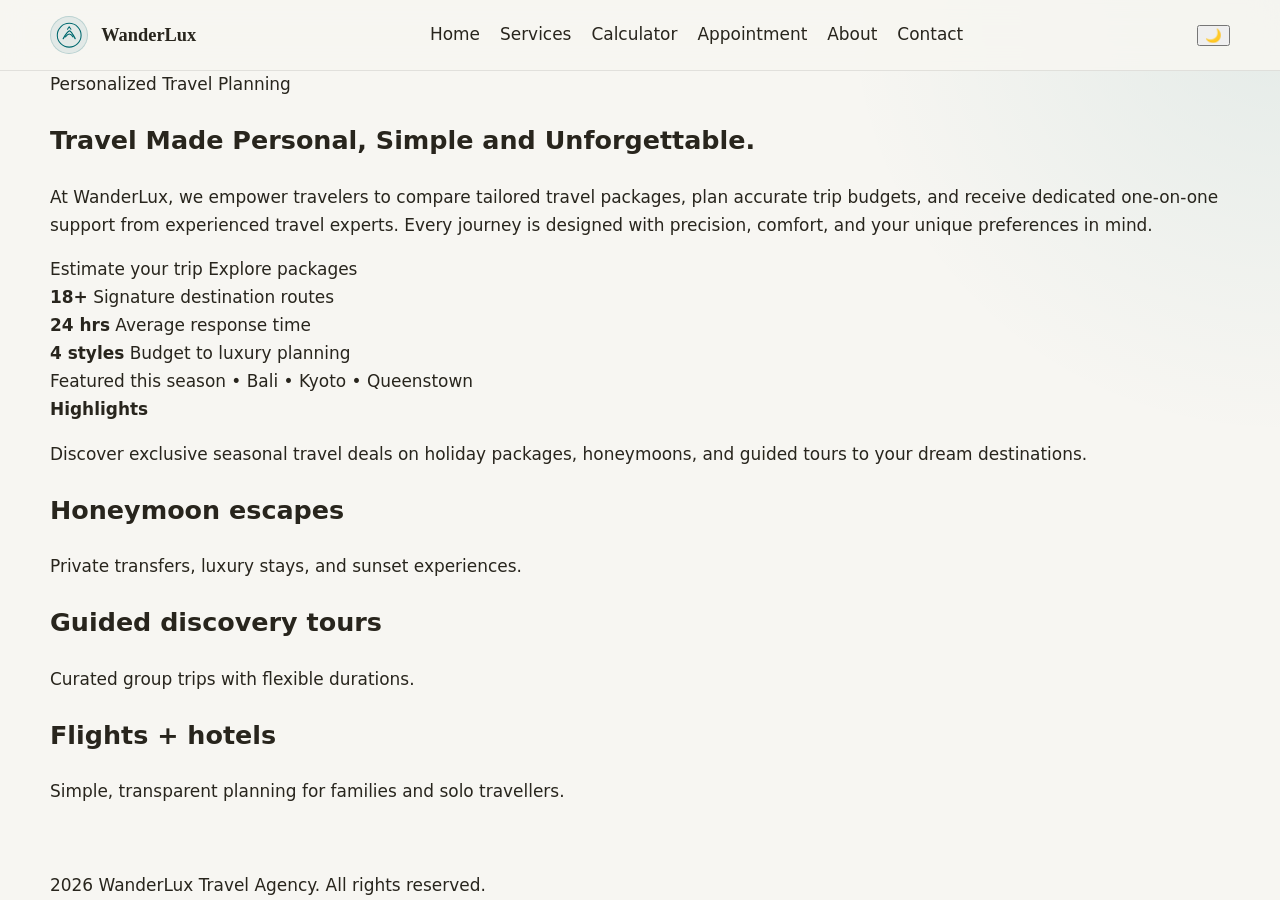
==== index.html @ 50f45f70 "Update index.html" ====
<!DOCTYPE html>
<html lang="en">

<head>
    <meta charset="UTF-8">
    <meta name="viewport" content="width=device-width, initial-scale=1.0">

    <title>WanderLux Travel Agency | Home</title>

    <meta name="description" content="WanderLux Travel Agency offers personalised travel planning, guided tours, custom packages, and trip cost estimates.">

    <link rel="stylesheet" href="styles.css">
</head>

<body>

    <!-- Skip Link -->
    <a class="skip-link" href="#main"></a>

    <!-- Header -->
    <header class="site-header">
        <div class="container nav">

            <!-- Brand -->
            <a class="brand" href="index.html">
                <svg class="brand-mark" viewBox="0 0 64 64" fill="none" xmlns="http://www.w3.org/2000/svg" aria-hidden="true">
                    <circle cx="32" cy="32" r="28" stroke="currentColor" stroke-width="2.5" />
                    <path d="M18 40C25 28 30 22 33 22C36 22 39 27 46 40" stroke="currentColor" stroke-width="3" stroke-linecap="round" />
                    <path d="M23 36C27 31 30 29 32 29C34 29 38 31 41 36" stroke="currentColor" stroke-width="2.5" stroke-linecap="round" />
                    <path d="M28 18L32 12L36 18" stroke="currentColor" stroke-width="2.5" stroke-linecap="round" stroke-linejoin="round" />
                </svg>
                <span>WanderLux</span>
            </a>
              <button class="hamburger" id="hamburger">
                  ☰
              </button>

            <!-- Navigation -->
            <nav aria-label="Primary navigation">
                <div class="nav-links" id="main-nav" data-menu>
                    <a href="index.html">Home</a>
                    <a href="services.html">Services</a>
                    <a href="calculator.html">Calculator</a>
                    <a href="appointment.html">Appointment</a>
                    <a href="about.html">About</a>
                    <a href="contact.html">Contact</a>
                </div>
            </nav>

            <!-- Theme Toggle -->
            <div class="nav-actions">
                <button class="btn btn-secondary theme-toggle"
                        data-theme-toggle
                        aria-label="Switch to dark mode">
                    🌙
                </button>
            </div>

        </div>
    </header>

    <!-- Main Content -->
    <main id="main">

        <!-- Hero Section -->
        <section class="hero">
            <div class="container grid hero-grid">

                <div class="fade">
                    <span class="eyebrow">Personalized Travel Planning</span>

                    <h2>Travel Made Personal, Simple and Unforgettable.</h2>

                    <p class="muted">
                        At WanderLux, we empower travelers to compare tailored travel packages, plan accurate trip budgets, and receive dedicated one-on-one support from experienced travel experts. Every journey is designed with precision, comfort, and your unique preferences in mind.
                    </p>

                    <div class="hero-actions">
                        <a class="btn btn-primary" href="calculator.html">Estimate your trip</a>
                        <a class="btn btn-secondary" href="services.html">Explore packages</a>
                    </div>

                    <div class="hero-metrics">
                        <article class="metric">
                            <strong>18+</strong>
                            <span>Signature destination routes</span>
                        </article>

                        <article class="metric">
                            <strong>24 hrs</strong>
                            <span>Average response time</span>
                        </article>

                        <article class="metric">
                            <strong>4 styles</strong>
                            <span>Budget to luxury planning</span>
                        </article>
                    </div>
                </div>

                <!-- Banner -->
                <aside class="banner fade" aria-label="Featured destinations banner">
                    <div class="banner-badge" data-banner>
                        Featured this season • Bali • Kyoto • Queenstown
                    </div>

                    <div class="banner-note">
                        <strong>Highlights</strong>
                        <p>Discover exclusive seasonal travel deals on holiday packages, honeymoons, and guided tours to your dream destinations.</p>
                    </div>
                </aside>

            </div>
        </section>

        <!-- Packages Section -->
        <section class="section">
            <div class="container grid packages">

                <article class="card fade">
                    <h2>Honeymoon escapes</h2>
                    <p class="muted">Private transfers, luxury stays, and sunset experiences.</p>
                </article>

                <article class="card fade">
                    <h2>Guided discovery tours</h2>
                    <p class="muted">Curated group trips with flexible durations.</p>
                </article>

                <article class="card fade">
                    <h2>Flights + hotels</h2>
                    <p class="muted">Simple, transparent planning for families and solo travellers.</p>
                </article>

            </div>
        </section>

    </main>

    <!-- Footer -->
    <footer class="footer">
        <div class="container">
            2026 WanderLux Travel Agency. All rights reserved.
        </div>
    </footer>

    <script src="script.js"></script>
    <script>
  const hamburger = document.getElementById("hamburger");
  const nav = document.getElementById("nav");

  hamburger.addEventListener("click", () => {
    nav.classList.toggle("active");
  });
</script>

</body>

</html>
---- styles.css ----
:root {
  /* =========================
  Colors
  ========================= */
  --bg: #f7f6f2;
  --surface: #f9f8f5;
  --surface2: #fbfbf9;
  --surface3: #f3f0ec;

  --text: #28251d;
  --muted: #6f6d68;
  --faint: #9a9893;

  --primary: #01696f;
  --primary2: #0c4e54;
  --primary3: #0f3638;
  --primarySoft: #cedcd8;

  --success: #437a22;
  --error: #a12c7b;

  --border: #d4d1ca;

  /* =========================
  Shadows
  ========================= */
  --shadow-sm: 0 1px 2px rgba(0, 0, 0, 0.06);
  --shadow-md: 0 10px 28px rgba(0, 0, 0, 0.09);
  --shadow-lg: 0 20px 48px rgba(0, 0, 0, 0.14);

  /* =========================
  Radius
  ========================= */
  --radius-sm: .375rem;
  --radius-md: .5rem;
  --radius-lg: .75rem;
  --radius-xl: 1rem;
  --radius-2xl: 1.5rem;
  --radius-full: 9999px;

  /* =========================
  Layout
  ========================= */
  --max: 1180px;

  /* =========================
  Fonts
  ========================= */
  --font-display: Georgia, serif;
  --font-body: 'Segoe UI', system-ui, sans-serif;
}

/* =========================
Base Reset
========================= */
* {
  box-sizing: border-box;
}

html {
  scroll-behavior: smooth;
  scroll-padding-top: 5.5rem;
}

/* --- Changed body: flex layout so footer stays at bottom on all screens --- */
body {
  margin: 0;
  min-height: 100dvh;

  display: flex;
  flex-direction: column;

  font-family: var(--font-body);
  font-size: clamp(1rem, .95rem + .25vw, 1.06rem);
  line-height: 1.65;

  color: var(--text);
  background:
    radial-gradient(circle at top right, rgba(1, 105, 111, .08), transparent 28%),
    var(--bg);

  -webkit-font-smoothing: antialiased;
}

/* --- Make main grow so footer is pushed down --- */
main {
  flex: 1;
}

/* =========================
Dark Theme
========================= */
body[data-theme='dark'] {
  --bg: #171614;
  --surface: #1c1b19;
  --surface2: #201f1d;
  --surface3: #22211f;

  --text: #e4e2de;
  --muted: #aba8a1;
  --faint: #7c7973;

  --primary: #4f98a3;
  --primary2: #68b4bf;
  --primary3: #1a626b;
  --primarySoft: #313b3b;

  --border: #393836;

  --shadow-sm: 0 1px 2px rgba(0, 0, 0, 0.2);
  --shadow-md: 0 10px 28px rgba(0, 0, 0, 0.28);
  --shadow-lg: 0 20px 48px rgba(0, 0, 0, 0.35);
}

/* =========================
Global Elements
========================= */
img {
  max-width: 100%;
  display: block;
}

a {
  color: inherit;
  text-decoration: none;
}

a:hover {
  text-decoration: underline;
}

/* =========================
Layout Helpers
========================= */
.container {
  width: min(calc(100% - 2rem), var(--max));
  margin: auto;
}

/* =========================
Accessibility
========================= */
.skip-link {
  position: absolute;
  left: 1rem;
  top: -3rem;

  background: var(--primary);
  color: #fff;

  padding: .75rem 1rem;
  border-radius: var(--radius-md);
  z-index: 999;
}

.skip-link:focus {
  top: 1rem;
}

/* =========================
Header / Navigation
========================= */
.site-header {
  position: sticky;
  top: 0;
  z-index: 20;

  backdrop-filter: blur(14px);
  background: color-mix(in oklab, var(--bg) 86%, transparent);

  border-bottom: 1px solid color-mix(in oklab, var(--text) 10%, transparent);
  overflow:visible;
}

.nav {
  display: flex;
  align-items: center;
  justify-content: space-between;
  gap: 1rem;

  padding: 1rem 0;
  position: relative;
}
.nav-links {
  display: flex;
  gap: 1.25rem;   
  align-items: center;
  justify-content: center;
  flex-wrap: wrap;
}
.brand {
  display: flex;
  align-items: center;
  gap: .8rem;

  font-family: var(--font-display);
  font-size: 1.15rem;
  font-weight: 700;
}

.brand-mark {
  width: 2.4rem;
  height: 2.4rem;

  border-radius: 50%;
  padding: .35rem;

  color: var(--primary);
  background: color-mix(in oklab, var(--primary) 10%, var(--surface));

  box-shadow: inset 0 0 0 1px color-mix(in oklab, var(--primary) 18%, transparent);
}

/* Navigation */
.nav-actions {
  display: flex;
  align-items: center;
  gap: .65rem;
}
/* Hamburger hidden on desktop */
.hamburger {
  display: none;
  font-size: 28px;
  background: none;
  border: none;
  cursor: pointer;
}

/* MOBILE VIEW */
@media (max-width: 768px) {
  .hamburger {
    display: block;
  }

/* =========================
Buttons
========================= */
.btn {
  display: inline-flex;
  align-items: center;
  justify-content: center;

  min-height: 44px;
  padding: .9rem 1.2rem;

  border-radius: 9999px;
  font-weight: 700;

  border: 1px solid transparent;
  transition: transform .18s ease, background .18s ease, box-shadow .18s ease;
}

.btn:hover {
  transform: translateY(-1px);
  text-decoration: none;
}

.btn-primary {
  background: var(--primary);
  color: #fff;
  box-shadow: var(--shadow-sm);
}

.btn-primary:hover {
  background: var(--primary2);
  box-shadow: var(--shadow-md);
}

.btn-secondary {
  background: var(--surface);
  color: var(--text);
  border-color: color-mix(in oklab, var(--text) 10%, transparent);
  box-shadow: var(--shadow-sm);
}

.btn-secondary:hover {
  background: var(--surface3);
}

/* =========================
Typography Components
========================= */
.eyebrow {
  display: inline-flex;
  align-items: center;

  padding: .35rem .75rem;

  border-radius: 9999px;

  background: color-mix(in oklab, var(--primary) 10%, var(--surface));
  color: var(--primary);

  font-size: .78rem;
  font-weight: 800;
  letter-spacing: .11em;
  text-transform: uppercase;
}

.muted {
  color: var(--muted);
}

/* =========================
Sections
========================= */
.hero,
.section {
  padding: clamp(3rem, 6vw, 5rem) 0;
}

/* =========================
Grids
========================= */
.hero-grid,
.split {
  display: grid;
  gap: 1.5rem;
}

.hero-grid {
  grid-template-columns: 1.1fr .9fr;
  align-items: center;
}

.split {
  grid-template-columns: repeat(2, minmax(0, 1fr));
}

/* =========================
Cards / Panels
========================= */
.card,
.panel {
  background: var(--surface);
  border: 1px solid color-mix(in oklab, var(--text) 9%, transparent);

  border-radius: var(--radius-2xl);
  padding: clamp(1.15rem, 2vw, 1.5rem);

  box-shadow: var(--shadow-sm);
}

.card h2,
.panel h1 {
  font-family: var(--font-display);
}

/* =========================
Hero
========================= */
.hero h1 {
  font-size: clamp(3rem, 1rem + 7vw, 5.8rem);
  max-width: 11ch;
  margin: .9rem 0 .75rem;
}

.hero p {
  font-size: clamp(1.05rem, .95rem + .5vw, 1.25rem);
  max-width: 56ch;
}

/* =========================
Metrics
========================= */
.metric {
  min-width: 10.5rem;
  padding: 1rem;

  border-radius: var(--radius-lg);
  background: var(--surface);
  border: 1px solid color-mix(in oklab, var(--text) 9%, transparent);
}

/* =========================
Forms
========================= */
.field {
  display: grid;
  gap: .45rem;
}

.field-grid {
  display: grid;
  grid-template-columns: repeat(2, minmax(0, 1fr));
  gap: 1rem;
}

.field input,
.field select,
.field textarea {
  width: 100%;
  min-height: 48px;

  padding: .85rem 1rem;

  border-radius: 12px;
  border: 1px solid var(--border);

  background: var(--surface2);
  color: inherit;
}

.error-message {
  min-height: 1rem;
  color: var(--error);
  font-size: .85rem;
}

/* =========================
Results
========================= */
.result {
  margin-top: 1rem;
  padding: 1rem;

  border-radius: 14px;

  background: color-mix(in oklab, var(--primary) 9%, var(--surface));
  border: 1px solid color-mix(in oklab, var(--primary) 18%, transparent);
}

/* =========================
Map Placeholder
========================= */
.map-card {
  min-height: 20rem;

  border-radius: var(--radius-2xl);

  background:
    linear-gradient(120deg, color-mix(in oklab, var(--primary) 18%, transparent), transparent),
    repeating-linear-gradient(45deg,
      color-mix(in oklab, var(--text) 5%, transparent),
      color-mix(in oklab, var(--text) 5%, transparent) 1px,
      transparent 1px,
      transparent 20px),
    var(--surface3);
}

/* =========================
Footer
========================= */
/* Footer sticks at bottom on all screens, same style */
.footer {
  padding: 1.5rem 0;
  border-top: 1px solid color-mix(in oklab, var(--text) 8%, transparent);
  color: var(--muted);
  margin-top: auto;
}

/* =========================
Animations
========================= */
.fade {
  opacity: 0;
  transform: translateY(14px);
  transition: opacity .7s ease, transform .7s ease;
}

.fade.in {
  opacity: 1;
  transform: none;
}

/* =========================
Responsive
========================= */
@media (max-width: 960px) {
  .hero-grid,
  .split {
    grid-template-columns: 1fr;
  }

  .field-grid {
    grid-template-columns: 1fr;
  }
}

@media (max-width: 640px) {
  .container {
    width: min(calc(100% - 1.2rem), var(--max));
  }
}

/* =========================
Reduced Motion
========================= */
@media (prefers-reduced-motion: reduce) {
  *,
  *::before,
  *::after {
    animation: none !important;
    transition: none !important;
    scroll-behavior: auto !important;
  }
}
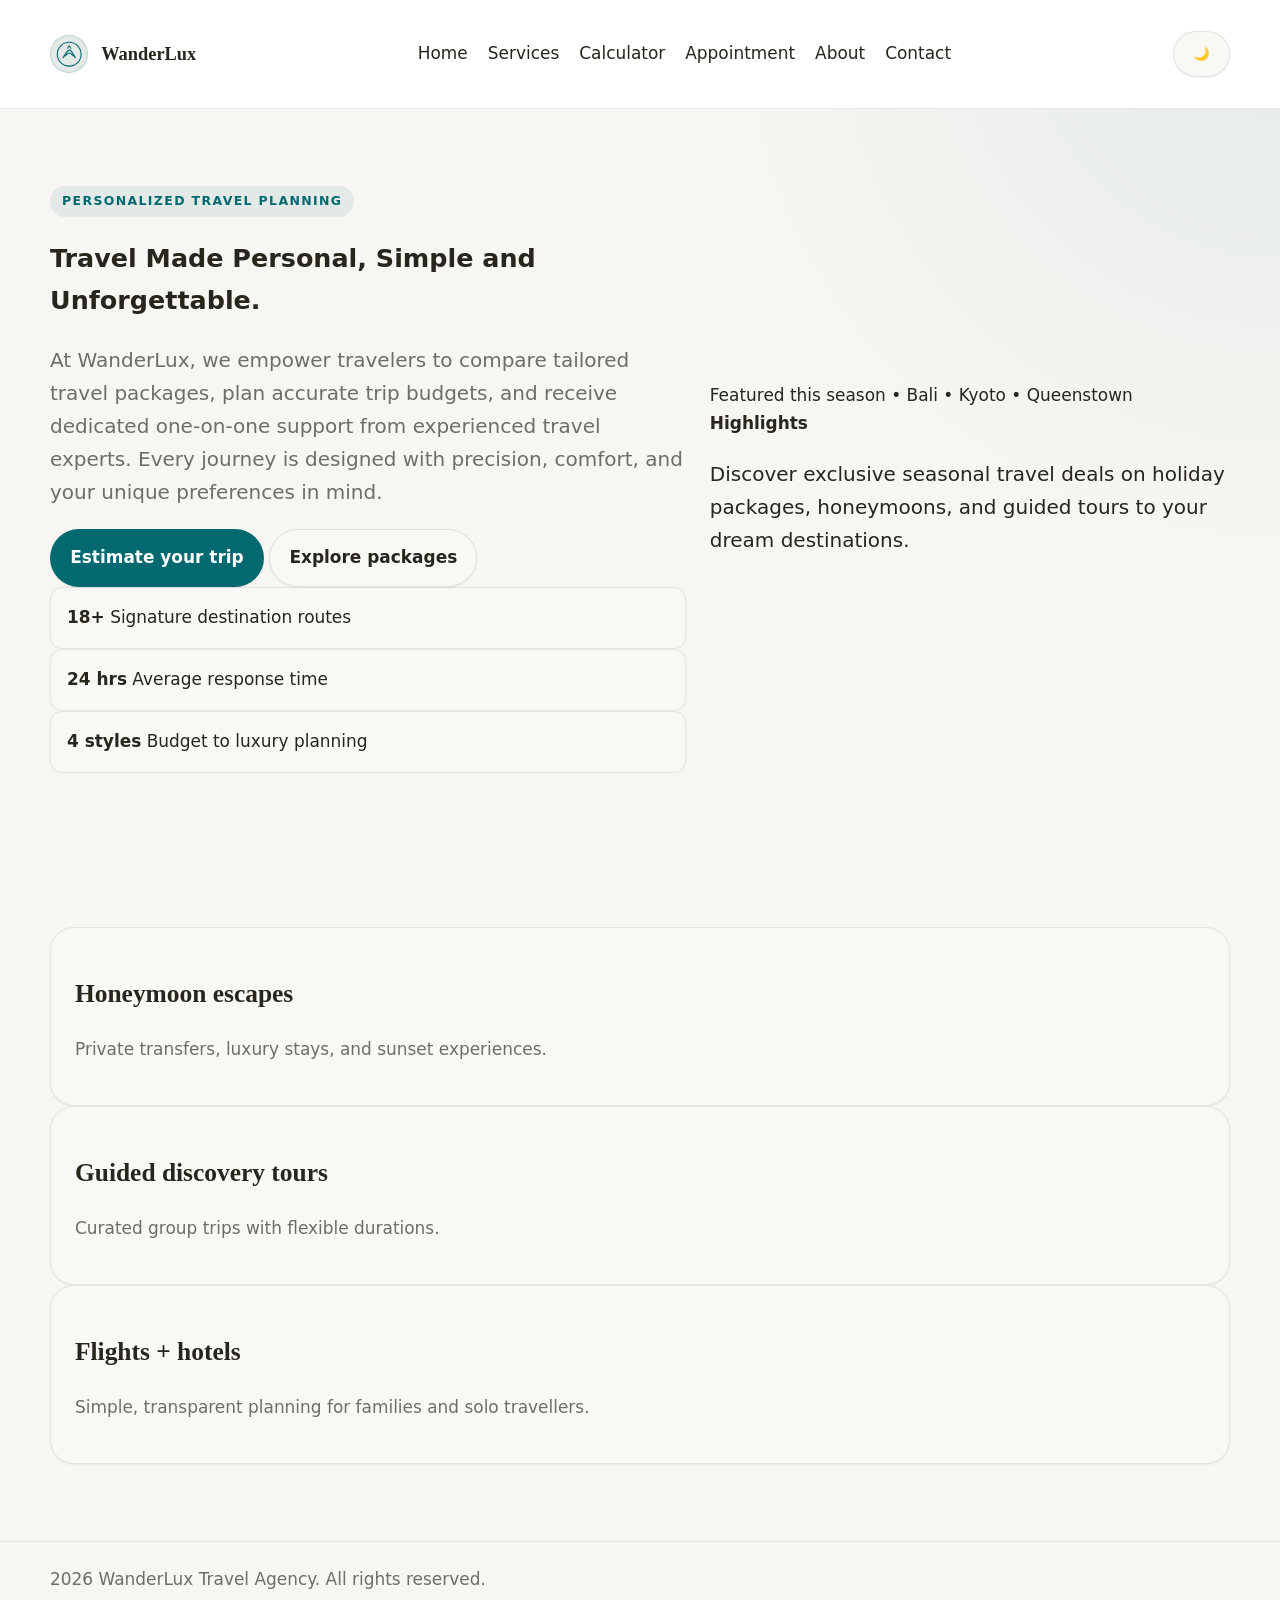
==== commit 01d04c8c: "Update index.html" ====
--- a/index.html
+++ b/index.html
@@ -31,10 +31,6 @@
                 </svg>
                 <span>WanderLux</span>
             </a>
-              <button class="hamburger" id="hamburger">
-                  ☰
-              </button>
-
             <!-- Navigation -->
             <nav aria-label="Primary navigation">
                 <div class="nav-links" id="main-nav" data-menu>
@@ -145,14 +141,7 @@
     </footer>
 
     <script src="script.js"></script>
-    <script>
-  const hamburger = document.getElementById("hamburger");
-  const nav = document.getElementById("nav");
 
-  hamburger.addEventListener("click", () => {
-    nav.classList.toggle("active");
-  });
-</script>
 
 </body>
 
--- a/styles.css
+++ b/styles.css
@@ -217,20 +217,6 @@
   align-items: center;
   gap: .65rem;
 }
-/* Hamburger hidden on desktop */
-.hamburger {
-  display: none;
-  font-size: 28px;
-  background: none;
-  border: none;
-  cursor: pointer;
-}
-
-/* MOBILE VIEW */
-@media (max-width: 768px) {
-  .hamburger {
-    display: block;
-  }
 
 /* =========================
 Buttons
@@ -495,3 +481,11 @@
     scroll-behavior: auto !important;
   }
 }
+.site-header {
+  display: flex;
+  justify-content: space-between;
+  align-items: center;
+  padding: 15px 20px;
+  background: #fff;
+  position: relative;
+}
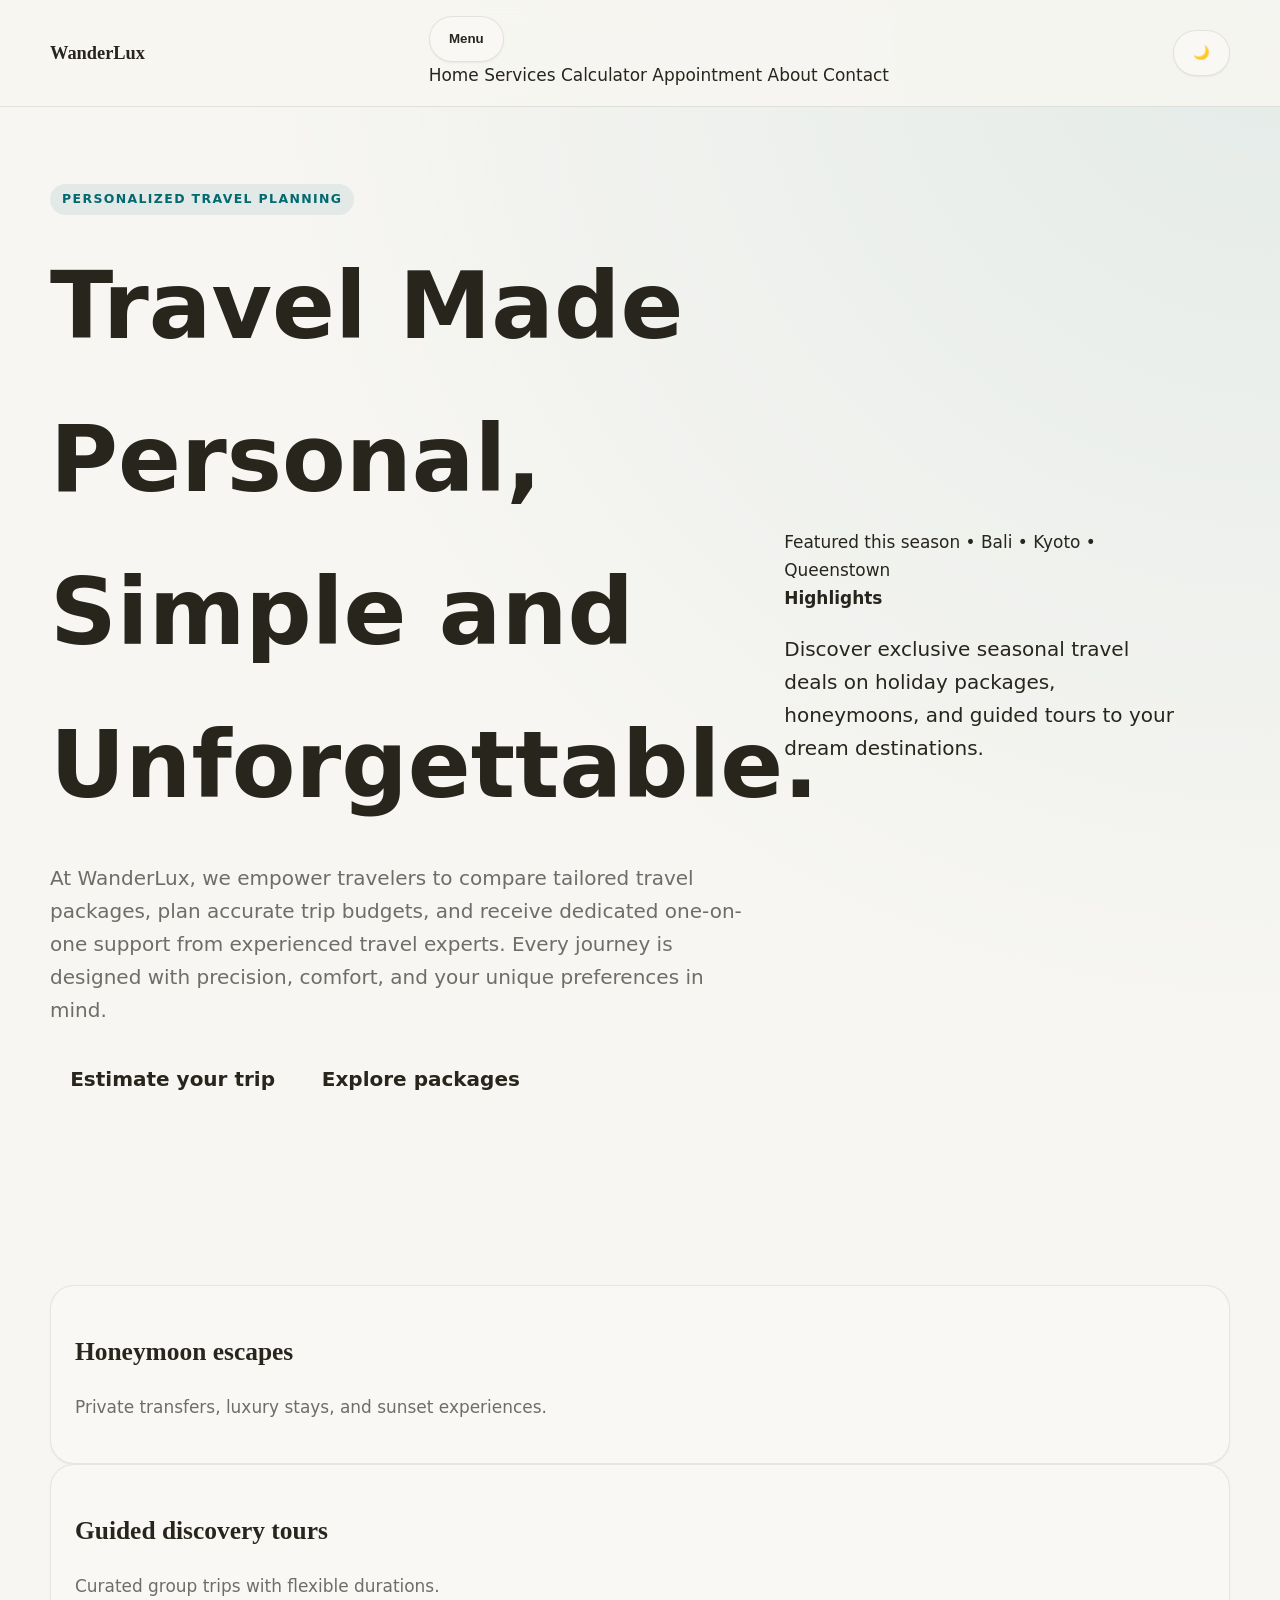
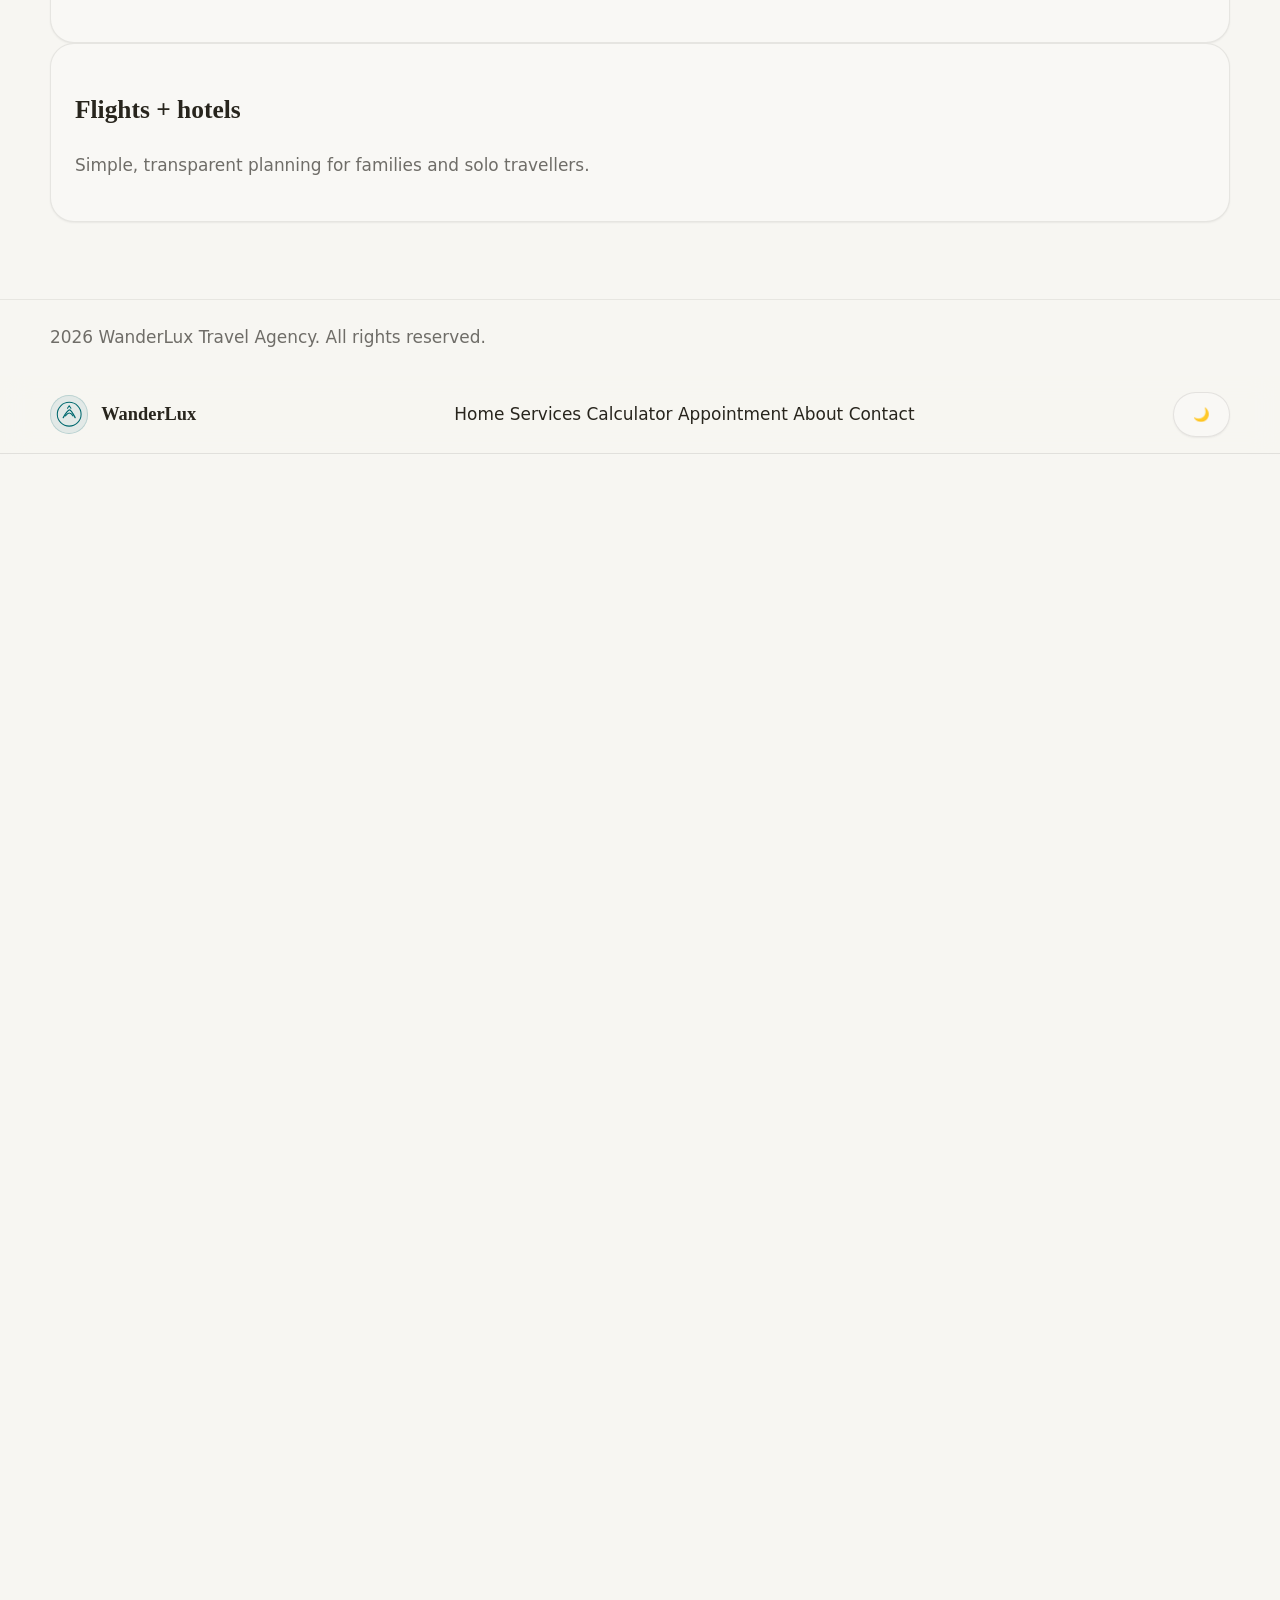
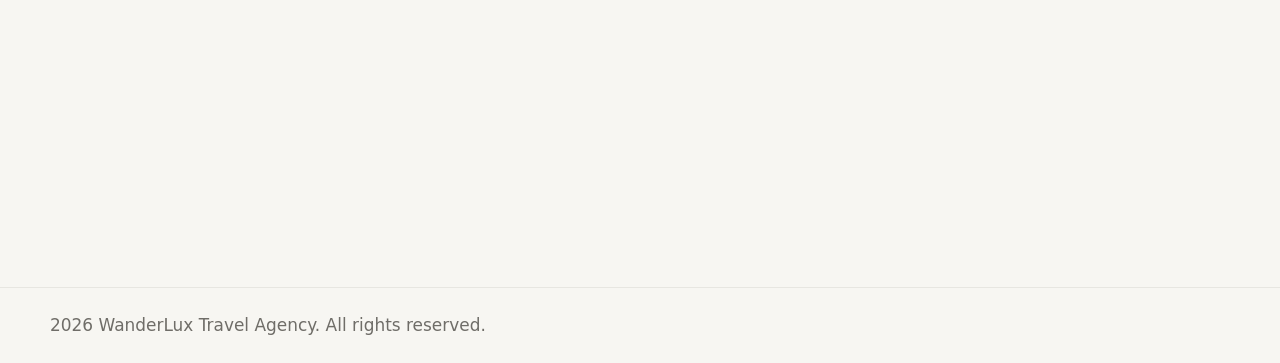
==== commit daf9c4c4: "Update index.html" ====
--- a/index.html
+++ b/index.html
@@ -1,4 +1,140 @@
 <!DOCTYPE html>
+<html lang="en">
+<head>
+    <meta charset="UTF-8">
+    <meta name="viewport" content="width=device-width, initial-scale=1.0">
+    <title>WanderLux Travel Agency | Index</title>
+    <meta name="description" content="WanderLux Travel Agency offers personalised travel planning, guided tours, custom packages, and trip cost estimates.">
+    
+    <link rel="stylesheet" href="styles.css">
+</head>
+
+<body>
+
+    <!-- Header -->
+    <header class="site-header">
+        <div class="container nav">
+
+            <a class="brand" href="index.html">WanderLux</a>
+
+            <nav aria-label="Primary">
+                <button 
+                    class="btn btn-secondary nav-toggle" 
+                    data-menu-toggle 
+                    aria-expanded="false" 
+                    aria-controls="main-nav">
+                    Menu
+                </button>
+
+                <div class="nav-links" id="main-nav" data-menu>
+                    <a href="index.html">Home</a>
+                    <a href="services.html">Services</a>
+                    <a href="calculator.html">Calculator</a>
+                    <a href="appointment.html">Appointment</a>
+                    <a href="about.html">About</a>
+                    <a href="contact.html">Contact</a>
+                </div>
+            </nav>
+
+            <button 
+                class="btn btn-secondary theme-toggle" 
+                data-theme-toggle 
+                aria-label="Switch to dark mode">
+                🌙
+            </button>
+
+        </div>
+    </header>
+
+
+    <!-- Main Content -->
+    <main>
+
+        <!-- Hero Section -->
+        <section class="hero">
+            <div class="container grid hero-grid">
+
+                <!-- Hero Text -->
+                <div class="fade">
+                    <span class="eyebrow">Personalized Travel Planning</span>
+
+                    <h1>
+                        Travel Made Personal, Simple and Unforgettable.
+                    </h1>
+
+                    <p class="muted">
+                        At WanderLux, we empower travelers to compare tailored travel packages, plan accurate trip budgets, and receive dedicated one-on-one support from experienced travel experts. Every journey is designed with precision, comfort, and your unique preferences in mind.
+                    </p>
+
+                    <p>
+                        <a class="btn" href="calculator.html">Estimate your trip</a>
+                        <a class="btn secondary" href="services.html">Explore packages</a>
+                    </p>
+                </div>
+
+                <!-- Banner -->
+                <aside class="banner fade" aria-label="Featured destinations banner">
+
+                    <div class="banner-badge" data-banner>
+                        Featured this season • Bali • Kyoto • Queenstown
+                    </div>
+
+                    <div class="banner-note">
+                        <strong>Highlights</strong>
+                        <p>
+                            Discover exclusive seasonal travel deals on holiday packages, honeymoons, and guided tours to your dream destinations.
+                        </p>
+                    </div>
+
+                </aside>
+
+            </div>
+        </section>
+
+
+        <!-- Packages Section -->
+        <section class="section">
+            <div class="container grid packages">
+
+                <article class="card fade">
+                    <h2>Honeymoon escapes</h2>
+                    <p class="muted">
+                        Private transfers, luxury stays, and sunset experiences.
+                    </p>
+                </article>
+
+                <article class="card fade">
+                    <h2>Guided discovery tours</h2>
+                    <p class="muted">
+                        Curated group trips with flexible durations.
+                    </p>
+                </article>
+
+                <article class="card fade">
+                    <h2>Flights + hotels</h2>
+                    <p class="muted">
+                        Simple, transparent planning for families and solo travellers.
+                    </p>
+                </article>
+
+            </div>
+        </section>
+
+    </main>
+
+
+    <!-- Footer -->
+    <footer class="footer">
+        <div class="container">
+            2026 WanderLux Travel Agency. All rights reserved.
+        </div>
+    </footer>
+
+
+    <script src="script.js"></script>
+
+</body>
+</html><!DOCTYPE html>
 <html lang="en">
 
 <head>
--- a/styles.css
+++ b/styles.css
@@ -169,25 +169,18 @@
   background: color-mix(in oklab, var(--bg) 86%, transparent);
 
   border-bottom: 1px solid color-mix(in oklab, var(--text) 10%, transparent);
-  overflow:visible;
 }
 
 .nav {
   display: flex;
   align-items: center;
   justify-content: space-between;
-  gap: 1rem;
+  gap: 1.5rem;
 
   padding: 1rem 0;
   position: relative;
 }
-.nav-links {
-  display: flex;
-  gap: 1.25rem;   
-  align-items: center;
-  justify-content: center;
-  flex-wrap: wrap;
-}
+
 .brand {
   display: flex;
   align-items: center;
@@ -211,7 +204,6 @@
   box-shadow: inset 0 0 0 1px color-mix(in oklab, var(--primary) 18%, transparent);
 }
 
-/* Navigation */
 .nav-actions {
   display: flex;
   align-items: center;
@@ -481,11 +473,3 @@
     scroll-behavior: auto !important;
   }
 }
-.site-header {
-  display: flex;
-  justify-content: space-between;
-  align-items: center;
-  padding: 15px 20px;
-  background: #fff;
-  position: relative;
-}
--- a/styles.css
+++ b/styles.css
@@ -169,25 +169,18 @@
   background: color-mix(in oklab, var(--bg) 86%, transparent);
 
   border-bottom: 1px solid color-mix(in oklab, var(--text) 10%, transparent);
-  overflow:visible;
 }
 
 .nav {
   display: flex;
   align-items: center;
   justify-content: space-between;
-  gap: 1rem;
+  gap: 1.5rem;
 
   padding: 1rem 0;
   position: relative;
 }
-.nav-links {
-  display: flex;
-  gap: 1.25rem;   
-  align-items: center;
-  justify-content: center;
-  flex-wrap: wrap;
-}
+
 .brand {
   display: flex;
   align-items: center;
@@ -211,7 +204,6 @@
   box-shadow: inset 0 0 0 1px color-mix(in oklab, var(--primary) 18%, transparent);
 }
 
-/* Navigation */
 .nav-actions {
   display: flex;
   align-items: center;
@@ -481,11 +473,3 @@
     scroll-behavior: auto !important;
   }
 }
-.site-header {
-  display: flex;
-  justify-content: space-between;
-  align-items: center;
-  padding: 15px 20px;
-  background: #fff;
-  position: relative;
-}
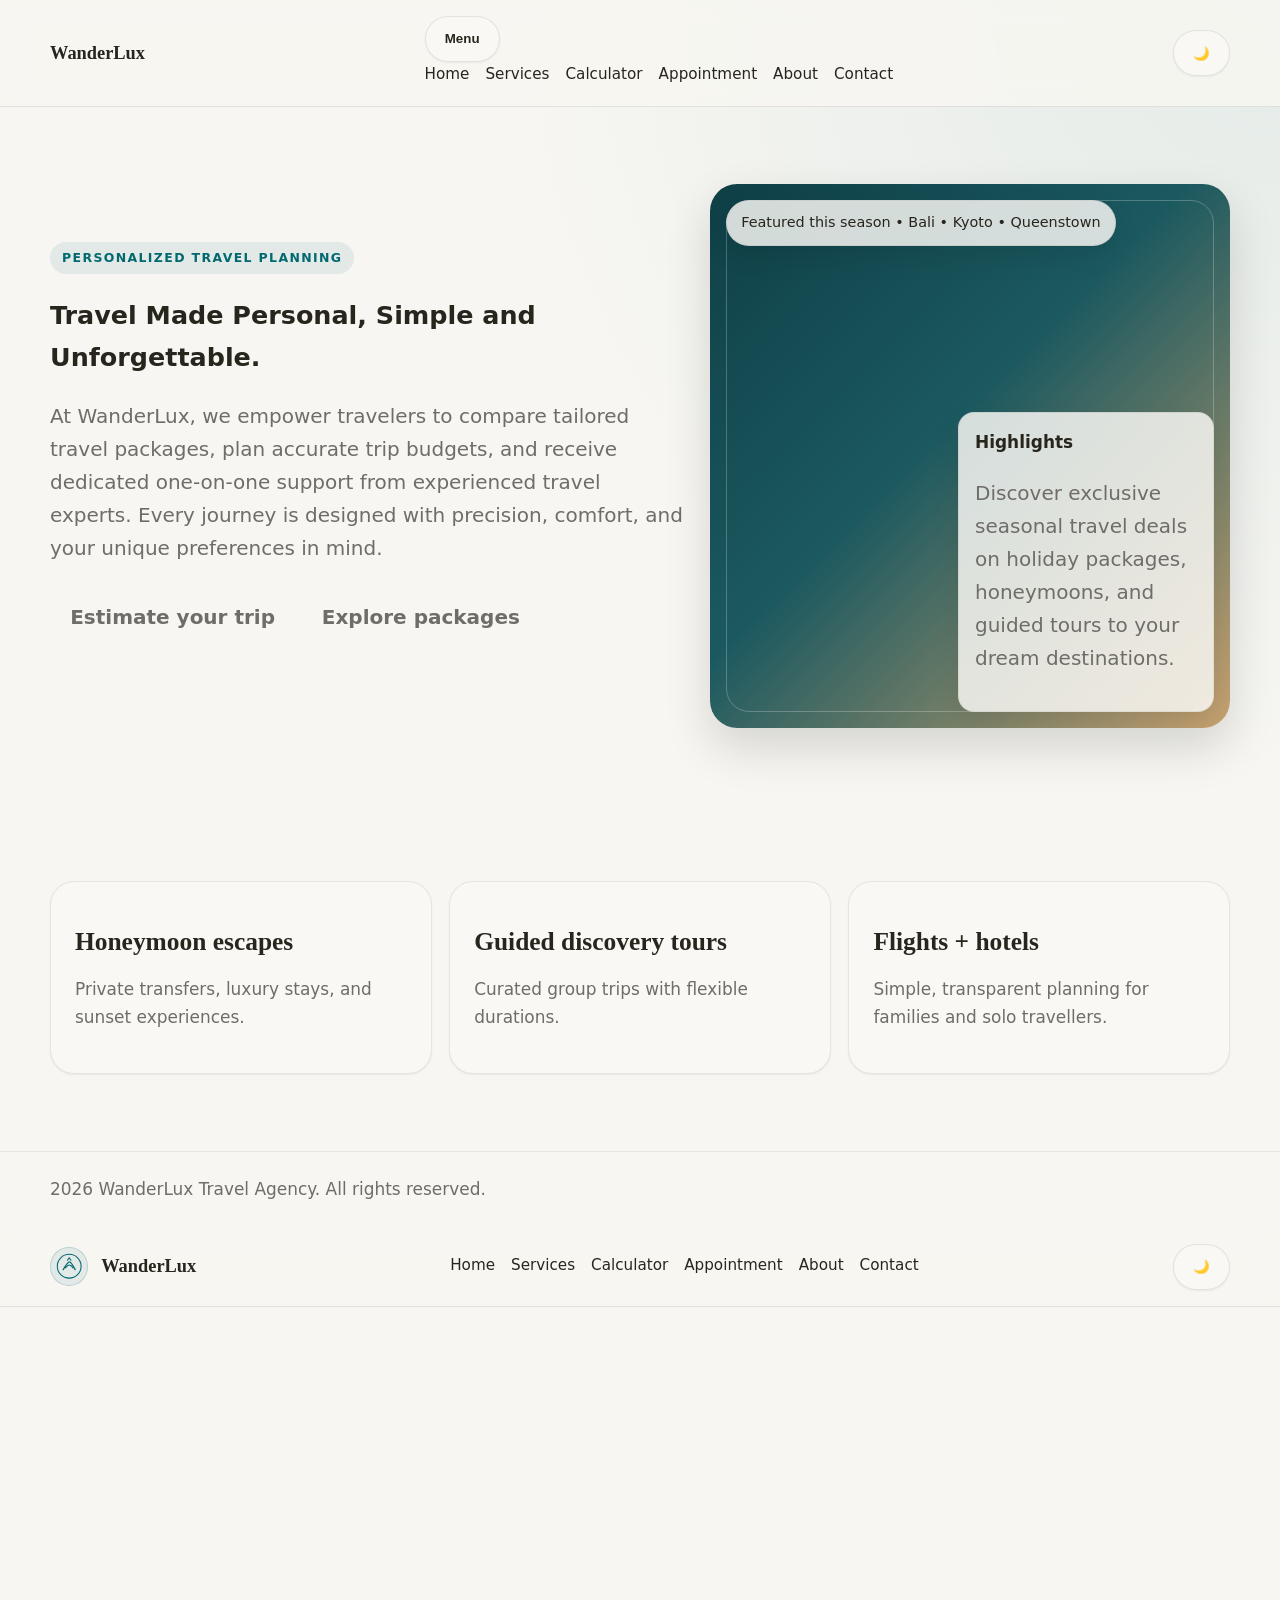
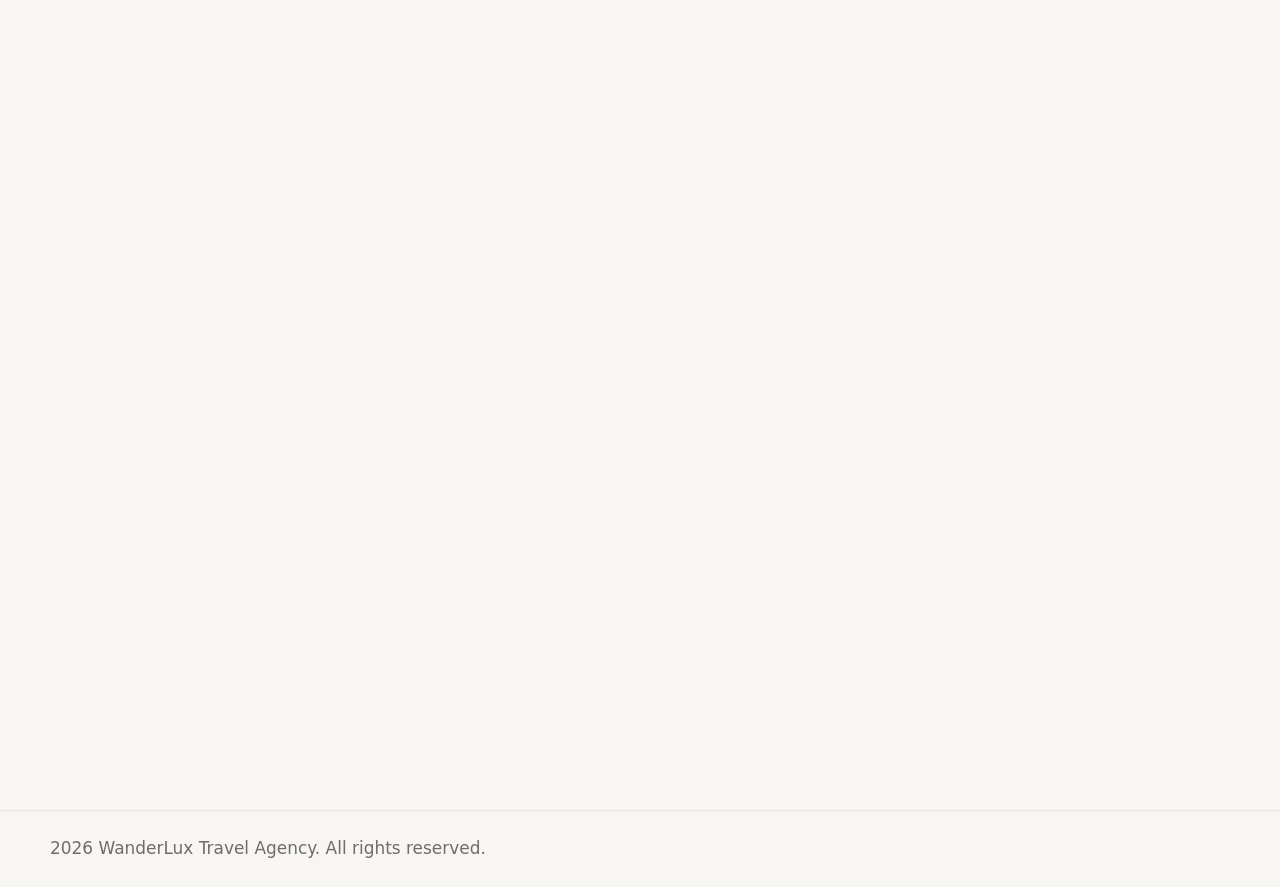
==== commit e249185d: "Update index.html" ====
--- a/index.html
+++ b/index.html
@@ -58,9 +58,9 @@
                 <div class="fade">
                     <span class="eyebrow">Personalized Travel Planning</span>
 
-                    <h1>
+                    <h2>
                         Travel Made Personal, Simple and Unforgettable.
-                    </h1>
+                    </h2>
 
                     <p class="muted">
                         At WanderLux, we empower travelers to compare tailored travel packages, plan accurate trip budgets, and receive dedicated one-on-one support from experienced travel experts. Every journey is designed with precision, comfort, and your unique preferences in mind.
--- a/styles.css
+++ b/styles.css
@@ -1,475 +1,581 @@
 :root {
-  /* =========================
-  Colors
-  ========================= */
-  --bg: #f7f6f2;
-  --surface: #f9f8f5;
-  --surface2: #fbfbf9;
-  --surface3: #f3f0ec;
-
-  --text: #28251d;
-  --muted: #6f6d68;
-  --faint: #9a9893;
-
-  --primary: #01696f;
-  --primary2: #0c4e54;
-  --primary3: #0f3638;
-  --primarySoft: #cedcd8;
-
-  --success: #437a22;
-  --error: #a12c7b;
-
-  --border: #d4d1ca;
-
-  /* =========================
-  Shadows
-  ========================= */
-  --shadow-sm: 0 1px 2px rgba(0, 0, 0, 0.06);
-  --shadow-md: 0 10px 28px rgba(0, 0, 0, 0.09);
-  --shadow-lg: 0 20px 48px rgba(0, 0, 0, 0.14);
-
-  /* =========================
-  Radius
-  ========================= */
-  --radius-sm: .375rem;
-  --radius-md: .5rem;
-  --radius-lg: .75rem;
-  --radius-xl: 1rem;
-  --radius-2xl: 1.5rem;
-  --radius-full: 9999px;
-
-  /* =========================
-  Layout
-  ========================= */
-  --max: 1180px;
-
-  /* =========================
-  Fonts
-  ========================= */
-  --font-display: Georgia, serif;
-  --font-body: 'Segoe UI', system-ui, sans-serif;
-}
-
-/* =========================
-Base Reset
-========================= */
+    --bg:#f7f6f2;
+    --surface:#f9f8f5;
+    --surface2:#fbfbf9;
+    --surface3:#f3f0ec;
+
+    --text:#28251d;
+    --muted:#6f6d68;
+    --faint:#9a9893;
+
+    --primary:#01696f;
+    --primary2:#0c4e54;
+    --primary3:#0f3638;
+    --primarySoft:#cedcd8;
+
+    --success:#437a22;
+    --error:#a12c7b;
+    --border:#d4d1ca;
+
+    --shadow-sm:0 1px 2px rgba(0,0,0,.06);
+    --shadow-md:0 10px 28px rgba(0,0,0,.09);
+    --shadow-lg:0 20px 48px rgba(0,0,0,.14);
+
+    --radius-sm:.375rem;
+    --radius-md:.5rem;
+    --radius-lg:.75rem;
+    --radius-xl:1rem;
+    --radius-2xl:1.5rem;
+    --radius-full:9999px;
+
+    --max:1180px;
+
+    --font-display:Georgia,serif;
+    --font-body:'Segoe UI',system-ui,sans-serif;
+}
+
 * {
-  box-sizing: border-box;
+    box-sizing:border-box;
 }
 
 html {
-  scroll-behavior: smooth;
-  scroll-padding-top: 5.5rem;
-}
-
-/* --- Changed body: flex layout so footer stays at bottom on all screens --- */
+    scroll-behavior:smooth;
+    scroll-padding-top:5.5rem;
+}
+
 body {
-  margin: 0;
-  min-height: 100dvh;
-
-  display: flex;
-  flex-direction: column;
-
-  font-family: var(--font-body);
-  font-size: clamp(1rem, .95rem + .25vw, 1.06rem);
-  line-height: 1.65;
-
-  color: var(--text);
-  background:
-    radial-gradient(circle at top right, rgba(1, 105, 111, .08), transparent 28%),
-    var(--bg);
-
-  -webkit-font-smoothing: antialiased;
-}
-
-/* --- Make main grow so footer is pushed down --- */
-main {
-  flex: 1;
-}
-
-/* =========================
-Dark Theme
-========================= */
+    margin:0;
+    min-height:100dvh;
+    font-family:var(--font-body);
+    font-size:clamp(1rem,.95rem + .25vw,1.06rem);
+    line-height:1.65;
+    color:var(--text);
+    background:radial-gradient(circle at top right, rgba(1,105,111,.08), transparent 28%),var(--bg);
+    -webkit-font-smoothing:antialiased;
+}
+
 body[data-theme='dark'] {
-  --bg: #171614;
-  --surface: #1c1b19;
-  --surface2: #201f1d;
-  --surface3: #22211f;
-
-  --text: #e4e2de;
-  --muted: #aba8a1;
-  --faint: #7c7973;
-
-  --primary: #4f98a3;
-  --primary2: #68b4bf;
-  --primary3: #1a626b;
-  --primarySoft: #313b3b;
-
-  --border: #393836;
-
-  --shadow-sm: 0 1px 2px rgba(0, 0, 0, 0.2);
-  --shadow-md: 0 10px 28px rgba(0, 0, 0, 0.28);
-  --shadow-lg: 0 20px 48px rgba(0, 0, 0, 0.35);
-}
-
-/* =========================
-Global Elements
-========================= */
+    --bg:#171614;
+    --surface:#1c1b19;
+    --surface2:#201f1d;
+    --surface3:#22211f;
+
+    --text:#e4e2de;
+    --muted:#aba8a1;
+    --faint:#7c7973;
+
+    --primary:#4f98a3;
+    --primary2:#68b4bf;
+    --primary3:#1a626b;
+    --primarySoft:#313b3b;
+
+    --border:#393836;
+
+    --shadow-sm:0 1px 2px rgba(0,0,0,.2);
+    --shadow-md:0 10px 28px rgba(0,0,0,.28);
+    --shadow-lg:0 20px 48px rgba(0,0,0,.35);
+}
+
 img {
-  max-width: 100%;
-  display: block;
+    max-width:100%;
+    display:block;
 }
 
 a {
-  color: inherit;
-  text-decoration: none;
+    color:inherit;
+    text-decoration:none;
 }
 
 a:hover {
-  text-decoration: underline;
-}
-
-/* =========================
-Layout Helpers
-========================= */
+    text-decoration:underline;
+}
+
 .container {
-  width: min(calc(100% - 2rem), var(--max));
-  margin: auto;
-}
-
-/* =========================
-Accessibility
-========================= */
+    width:min(calc(100% - 2rem),var(--max));
+    margin:auto;
+}
+
 .skip-link {
-  position: absolute;
-  left: 1rem;
-  top: -3rem;
-
-  background: var(--primary);
-  color: #fff;
-
-  padding: .75rem 1rem;
-  border-radius: var(--radius-md);
-  z-index: 999;
+    position:absolute;
+    left:1rem;
+    top:-3rem;
+    background:var(--primary);
+    color:#fff;
+    padding:.75rem 1rem;
+    border-radius:var(--radius-md);
+    z-index:999;
 }
 
 .skip-link:focus {
-  top: 1rem;
-}
-
-/* =========================
-Header / Navigation
-========================= */
+    top:1rem;
+}
+
 .site-header {
-  position: sticky;
-  top: 0;
-  z-index: 20;
-
-  backdrop-filter: blur(14px);
-  background: color-mix(in oklab, var(--bg) 86%, transparent);
-
-  border-bottom: 1px solid color-mix(in oklab, var(--text) 10%, transparent);
+    position:sticky;
+    top:0;
+    z-index:20;
+    backdrop-filter:blur(14px);
+    background:color-mix(in oklab, var(--bg) 86%, transparent);
+    border-bottom:1px solid color-mix(in oklab, var(--text) 10%, transparent);
 }
 
 .nav {
-  display: flex;
-  align-items: center;
-  justify-content: space-between;
-  gap: 1.5rem;
-
-  padding: 1rem 0;
-  position: relative;
+    display:flex;
+    align-items:center;
+    justify-content:space-between;
+    gap:1rem;
+    padding:1rem 0;
+    position:relative;
 }
 
 .brand {
-  display: flex;
-  align-items: center;
-  gap: .8rem;
-
-  font-family: var(--font-display);
-  font-size: 1.15rem;
-  font-weight: 700;
+    display:flex;
+    align-items:center;
+    gap:.8rem;
+    font-family:var(--font-display);
+    font-size:1.15rem;
+    font-weight:700;
 }
 
 .brand-mark {
-  width: 2.4rem;
-  height: 2.4rem;
-
-  border-radius: 50%;
-  padding: .35rem;
-
-  color: var(--primary);
-  background: color-mix(in oklab, var(--primary) 10%, var(--surface));
-
-  box-shadow: inset 0 0 0 1px color-mix(in oklab, var(--primary) 18%, transparent);
+    width:2.4rem;
+    height:2.4rem;
+    border-radius:50%;
+    padding:.35rem;
+    color:var(--primary);
+    background:color-mix(in oklab, var(--primary) 10%, var(--surface));
+    box-shadow:inset 0 0 0 1px color-mix(in oklab, var(--primary) 18%, transparent);
 }
 
 .nav-actions {
-  display: flex;
-  align-items: center;
-  gap: .65rem;
-}
-
-/* =========================
-Buttons
-========================= */
+    display:flex;
+    align-items:center;
+    gap:.65rem;
+}
+
+.nav-toggle,
+.theme-toggle {
+    display:none;
+}
+
+.nav-links {
+    display:flex;
+    flex-wrap:wrap;
+    gap:1rem;
+    font-size:.95rem;
+}
+
+.nav-links a {
+    position:relative;
+    padding-bottom:.2rem;
+}
+
+.nav-links a::after {
+    content:'';
+    position:absolute;
+    left:0;
+    bottom:0;
+    width:100%;
+    height:1px;
+    background:var(--primary);
+    transform:scaleX(0);
+    transform-origin:left;
+    transition:transform .18s ease;
+}
+
+.nav-links a:hover::after,
+.nav-links a:focus-visible::after {
+    transform:scaleX(1);
+}
+
 .btn {
-  display: inline-flex;
-  align-items: center;
-  justify-content: center;
-
-  min-height: 44px;
-  padding: .9rem 1.2rem;
-
-  border-radius: 9999px;
-  font-weight: 700;
-
-  border: 1px solid transparent;
-  transition: transform .18s ease, background .18s ease, box-shadow .18s ease;
+    display:inline-flex;
+    align-items:center;
+    justify-content:center;
+    gap:.45rem;
+    min-height:44px;
+    padding:.9rem 1.2rem;
+    border-radius:9999px;
+    font-weight:700;
+    border:1px solid transparent;
+    transition:transform .18s ease, background .18s ease, box-shadow .18s ease;
 }
 
 .btn:hover {
-  transform: translateY(-1px);
-  text-decoration: none;
+    transform:translateY(-1px);
+    text-decoration:none;
 }
 
 .btn-primary {
-  background: var(--primary);
-  color: #fff;
-  box-shadow: var(--shadow-sm);
+    background:var(--primary);
+    color:#fff;
+    box-shadow:var(--shadow-sm);
 }
 
 .btn-primary:hover {
-  background: var(--primary2);
-  box-shadow: var(--shadow-md);
+    background:var(--primary2);
+    box-shadow:var(--shadow-md);
 }
 
 .btn-secondary {
-  background: var(--surface);
-  color: var(--text);
-  border-color: color-mix(in oklab, var(--text) 10%, transparent);
-  box-shadow: var(--shadow-sm);
+    background:var(--surface);
+    color:var(--text);
+    border-color:color-mix(in oklab, var(--text) 10%, transparent);
+    box-shadow:var(--shadow-sm);
 }
 
 .btn-secondary:hover {
-  background: var(--surface3);
-}
-
-/* =========================
-Typography Components
-========================= */
+    background:var(--surface3);
+}
+
 .eyebrow {
-  display: inline-flex;
-  align-items: center;
-
-  padding: .35rem .75rem;
-
-  border-radius: 9999px;
-
-  background: color-mix(in oklab, var(--primary) 10%, var(--surface));
-  color: var(--primary);
-
-  font-size: .78rem;
-  font-weight: 800;
-  letter-spacing: .11em;
-  text-transform: uppercase;
-}
-
-.muted {
-  color: var(--muted);
-}
-
-/* =========================
-Sections
-========================= */
+    display:inline-flex;
+    align-items:center;
+    gap:.35rem;
+    padding:.35rem .75rem;
+    border-radius:9999px;
+    background:color-mix(in oklab, var(--primary) 10%, var(--surface));
+    color:var(--primary);
+    font-size:.78rem;
+    font-weight:800;
+    letter-spacing:.11em;
+    text-transform:uppercase;
+}
+
 .hero,
 .section {
-  padding: clamp(3rem, 6vw, 5rem) 0;
-}
-
-/* =========================
-Grids
-========================= */
+    padding:clamp(3rem,6vw,5rem) 0;
+}
+
 .hero-grid,
 .split {
-  display: grid;
-  gap: 1.5rem;
+    display:grid;
+    gap:1.5rem;
 }
 
 .hero-grid {
-  grid-template-columns: 1.1fr .9fr;
-  align-items: center;
+    grid-template-columns:1.1fr .9fr;
+    align-items:center;
 }
 
 .split {
-  grid-template-columns: repeat(2, minmax(0, 1fr));
-}
-
-/* =========================
-Cards / Panels
-========================= */
+    grid-template-columns:repeat(2,minmax(0,1fr));
+    align-items:start;
+}
+
 .card,
 .panel {
-  background: var(--surface);
-  border: 1px solid color-mix(in oklab, var(--text) 9%, transparent);
-
-  border-radius: var(--radius-2xl);
-  padding: clamp(1.15rem, 2vw, 1.5rem);
-
-  box-shadow: var(--shadow-sm);
+    background:var(--surface);
+    border:1px solid color-mix(in oklab, var(--text) 9%, transparent);
+    border-radius:var(--radius-2xl);
+    padding:clamp(1.15rem,2vw,1.5rem);
+    box-shadow:var(--shadow-sm);
 }
 
 .card h2,
-.panel h1 {
-  font-family: var(--font-display);
-}
-
-/* =========================
-Hero
-========================= */
+.card h3,
+.panel h1,
+.panel h2 {
+    font-family:var(--font-display);
+    line-height:1.08;
+    text-wrap:balance;
+}
+
 .hero h1 {
-  font-size: clamp(3rem, 1rem + 7vw, 5.8rem);
-  max-width: 11ch;
-  margin: .9rem 0 .75rem;
+    font-size:clamp(3rem,1rem + 7vw,5.8rem);
+    max-width:11ch;
+    margin:.9rem 0 .75rem;
+}
+
+.hero p,
+.muted {
+    color:var(--muted);
 }
 
 .hero p {
-  font-size: clamp(1.05rem, .95rem + .5vw, 1.25rem);
-  max-width: 56ch;
-}
-
-/* =========================
-Metrics
-========================= */
+    font-size:clamp(1.05rem,.95rem + .5vw,1.25rem);
+    max-width:56ch;
+}
+
+.hero-actions,
+.hero-metrics {
+    display:flex;
+    flex-wrap:wrap;
+    gap:.75rem;
+}
+
 .metric {
-  min-width: 10.5rem;
-  padding: 1rem;
-
-  border-radius: var(--radius-lg);
-  background: var(--surface);
-  border: 1px solid color-mix(in oklab, var(--text) 9%, transparent);
-}
-
-/* =========================
-Forms
-========================= */
+    min-width:10.5rem;
+    padding:1rem;
+    border-radius:var(--radius-lg);
+    background:var(--surface);
+    border:1px solid color-mix(in oklab, var(--text) 9%, transparent);
+}
+
+.metric strong {
+    display:block;
+    font-family:var(--font-display);
+    font-size:1.25rem;
+}
+
+.metric span {
+    color:var(--muted);
+    font-size:.9rem;
+}
+
+.banner {
+    position:relative;
+    min-height:34rem;
+    overflow:hidden;
+    border-radius:1.7rem;
+    background:linear-gradient(135deg,#0f3f46,#1b5960 45%,#c8a26f);
+    box-shadow:var(--shadow-lg);
+}
+
+.banner::before {
+    content:'';
+    position:absolute;
+    inset:1rem;
+    border-radius:1.45rem;
+    border:1px solid rgba(255,255,255,.24);
+}
+
+.banner-badge,
+.banner-note {
+    position:absolute;
+    background:color-mix(in oklab, var(--surface) 84%, transparent);
+    backdrop-filter:blur(14px);
+    border:1px solid color-mix(in oklab, var(--text) 8%, transparent);
+    box-shadow:var(--shadow-md);
+}
+
+.banner-badge {
+    top:1rem;
+    left:1rem;
+    padding:.65rem .9rem;
+    border-radius:9999px;
+    font-size:.9rem;
+}
+
+.banner-note {
+    right:1rem;
+    bottom:1rem;
+    max-width:16rem;
+    border-radius:1rem;
+    padding:1rem;
+}
+
+.packages,
+.services,
+.team {
+    display:grid;
+    gap:1.1rem;
+}
+
+.packages,
+.team {
+    grid-template-columns:repeat(3,minmax(0,1fr));
+}
+
+.services {
+    grid-template-columns:repeat(2,minmax(0,1fr));
+}
+
+.feature-list {
+    list-style:none;
+    display:grid;
+    gap:.5rem;
+    margin:1rem 0 0;
+    padding:0;
+}
+
+.feature-list li {
+    display:flex;
+    gap:.5rem;
+    color:var(--muted);
+}
+
+.feature-list li::before {
+    content:'•';
+    color:var(--primary);
+}
+
 .field {
-  display: grid;
-  gap: .45rem;
+    display:grid;
+    gap:.45rem;
 }
 
 .field-grid {
-  display: grid;
-  grid-template-columns: repeat(2, minmax(0, 1fr));
-  gap: 1rem;
+    display:grid;
+    grid-template-columns:repeat(2,minmax(0,1fr));
+    gap:1rem;
 }
 
 .field input,
 .field select,
 .field textarea {
-  width: 100%;
-  min-height: 48px;
-
-  padding: .85rem 1rem;
-
-  border-radius: 12px;
-  border: 1px solid var(--border);
-
-  background: var(--surface2);
-  color: inherit;
+    width:100%;
+    min-height:48px;
+    padding:.85rem 1rem;
+    border-radius:12px;
+    border:1px solid var(--border);
+    background:var(--surface2);
+    color:inherit;
+}
+
+.field textarea {
+    min-height:140px;
+    resize:vertical;
 }
 
 .error-message {
-  min-height: 1rem;
-  color: var(--error);
-  font-size: .85rem;
-}
-
-/* =========================
-Results
-========================= */
+    min-height:1rem;
+    color:var(--error);
+    font-size:.85rem;
+}
+
 .result {
-  margin-top: 1rem;
-  padding: 1rem;
-
-  border-radius: 14px;
-
-  background: color-mix(in oklab, var(--primary) 9%, var(--surface));
-  border: 1px solid color-mix(in oklab, var(--primary) 18%, transparent);
-}
-
-/* =========================
-Map Placeholder
-========================= */
+    margin-top:1rem;
+    padding:1rem;
+    border-radius:14px;
+    background:color-mix(in oklab, var(--primary) 9%, var(--surface));
+    border:1px solid color-mix(in oklab, var(--primary) 18%, transparent);
+}
+
 .map-card {
-  min-height: 20rem;
-
-  border-radius: var(--radius-2xl);
-
-  background:
-    linear-gradient(120deg, color-mix(in oklab, var(--primary) 18%, transparent), transparent),
-    repeating-linear-gradient(45deg,
-      color-mix(in oklab, var(--text) 5%, transparent),
-      color-mix(in oklab, var(--text) 5%, transparent) 1px,
-      transparent 1px,
-      transparent 20px),
-    var(--surface3);
-}
-
-/* =========================
-Footer
-========================= */
-/* Footer sticks at bottom on all screens, same style */
+    min-height:20rem;
+    border-radius:var(--radius-2xl);
+    background:
+        linear-gradient(120deg, color-mix(in oklab, var(--primary) 18%, transparent), transparent),
+        repeating-linear-gradient(45deg,
+            color-mix(in oklab, var(--text) 5%, transparent),
+            color-mix(in oklab, var(--text) 5%, transparent) 1px,
+            transparent 1px,
+            transparent 20px),
+        var(--surface3);
+    border:1px solid color-mix(in oklab, var(--text) 9%, transparent);
+    position:relative;
+    overflow:hidden;
+}
+
+.map-card::after {
+    content:'WanderLux - Melbourne CBD consultation hub';
+    position:absolute;
+    left:1rem;
+    bottom:1rem;
+    padding:.65rem .85rem;
+    border-radius:9999px;
+    background:color-mix(in oklab, var(--surface) 85%, transparent);
+    border:1px solid color-mix(in oklab, var(--text) 8%, transparent);
+    font-size:.8rem;
+}
+
 .footer {
-  padding: 1.5rem 0;
-  border-top: 1px solid color-mix(in oklab, var(--text) 8%, transparent);
-  color: var(--muted);
-  margin-top: auto;
-}
-
-/* =========================
-Animations
-========================= */
+    padding:1.5rem 0;
+    border-top:1px solid color-mix(in oklab, var(--text) 8%, transparent);
+    color:var(--muted);
+}
+
 .fade {
-  opacity: 0;
-  transform: translateY(14px);
-  transition: opacity .7s ease, transform .7s ease;
+    opacity:0;
+    transform:translateY(14px);
+    transition:opacity .7s ease, transform .7s ease;
 }
 
 .fade.in {
-  opacity: 1;
-  transform: none;
-}
-
-/* =========================
-Responsive
-========================= */
-@media (max-width: 960px) {
-  .hero-grid,
-  .split {
-    grid-template-columns: 1fr;
-  }
-
-  .field-grid {
-    grid-template-columns: 1fr;
-  }
-}
-
-@media (max-width: 640px) {
-  .container {
-    width: min(calc(100% - 1.2rem), var(--max));
-  }
-}
-
-/* =========================
-Reduced Motion
-========================= */
-@media (prefers-reduced-motion: reduce) {
-  *,
-  *::before,
-  *::after {
-    animation: none !important;
-    transition: none !important;
-    scroll-behavior: auto !important;
-  }
-}
+    opacity:1;
+    transform:none;
+}
+
+@media (max-width:960px) {
+    .hero-grid,
+    .split,
+    .packages,
+    .services,
+    .team {
+        grid-template-columns:1fr;
+    }
+
+    .nav-links {
+        display:none;
+        position:absolute;
+        top:100%;
+        left:0;
+        right:0;
+        flex-direction:column;
+        gap:.75rem;
+        padding:1rem;
+        background:var(--surface);
+        border:1px solid color-mix(in oklab, var(--text) 9%, transparent);
+        border-radius:1rem;
+        box-shadow:var(--shadow-lg);
+    }
+
+    .nav-links.open {
+        display:flex;
+    }
+
+    .nav-toggle,
+    .theme-toggle {
+        display:inline-flex;
+        align-items:center;
+        justify-content:center;
+        min-height:44px;
+        min-width:44px;
+        border-radius:9999px;
+        background:var(--surface);
+        border:1px solid color-mix(in oklab, var(--text) 10%, transparent);
+        box-shadow:var(--shadow-sm);
+    }
+
+    .nav-actions .btn-secondary {
+        display:none;
+    }
+
+    .field-grid {
+        grid-template-columns:1fr;
+    }
+
+    .banner {
+        min-height:280px;
+    }
+}
+
+@media (max-width:640px) {
+    .container {
+        width:min(calc(100% - 1.2rem),var(--max));
+    }
+
+    .hero h1 {
+        max-width:8ch;
+    }
+
+    .hero-actions,
+    .hero-metrics {
+        flex-direction:column;
+    }
+
+    .metric {
+        width:100%;
+    }
+
+    .banner-badge,
+    .banner-note {
+        position:static;
+        margin:1rem;
+    }
+
+    .banner::before {
+        inset:.8rem;
+    }
+}
+
+@media (prefers-reduced-motion:reduce) {
+    *,
+    *::before,
+    *::after {
+        animation:none!important;
+        transition:none!important;
+        scroll-behavior:auto!important;
+    }
+}
--- a/styles.css
+++ b/styles.css
@@ -1,475 +1,581 @@
 :root {
-  /* =========================
-  Colors
-  ========================= */
-  --bg: #f7f6f2;
-  --surface: #f9f8f5;
-  --surface2: #fbfbf9;
-  --surface3: #f3f0ec;
-
-  --text: #28251d;
-  --muted: #6f6d68;
-  --faint: #9a9893;
-
-  --primary: #01696f;
-  --primary2: #0c4e54;
-  --primary3: #0f3638;
-  --primarySoft: #cedcd8;
-
-  --success: #437a22;
-  --error: #a12c7b;
-
-  --border: #d4d1ca;
-
-  /* =========================
-  Shadows
-  ========================= */
-  --shadow-sm: 0 1px 2px rgba(0, 0, 0, 0.06);
-  --shadow-md: 0 10px 28px rgba(0, 0, 0, 0.09);
-  --shadow-lg: 0 20px 48px rgba(0, 0, 0, 0.14);
-
-  /* =========================
-  Radius
-  ========================= */
-  --radius-sm: .375rem;
-  --radius-md: .5rem;
-  --radius-lg: .75rem;
-  --radius-xl: 1rem;
-  --radius-2xl: 1.5rem;
-  --radius-full: 9999px;
-
-  /* =========================
-  Layout
-  ========================= */
-  --max: 1180px;
-
-  /* =========================
-  Fonts
-  ========================= */
-  --font-display: Georgia, serif;
-  --font-body: 'Segoe UI', system-ui, sans-serif;
-}
-
-/* =========================
-Base Reset
-========================= */
+    --bg:#f7f6f2;
+    --surface:#f9f8f5;
+    --surface2:#fbfbf9;
+    --surface3:#f3f0ec;
+
+    --text:#28251d;
+    --muted:#6f6d68;
+    --faint:#9a9893;
+
+    --primary:#01696f;
+    --primary2:#0c4e54;
+    --primary3:#0f3638;
+    --primarySoft:#cedcd8;
+
+    --success:#437a22;
+    --error:#a12c7b;
+    --border:#d4d1ca;
+
+    --shadow-sm:0 1px 2px rgba(0,0,0,.06);
+    --shadow-md:0 10px 28px rgba(0,0,0,.09);
+    --shadow-lg:0 20px 48px rgba(0,0,0,.14);
+
+    --radius-sm:.375rem;
+    --radius-md:.5rem;
+    --radius-lg:.75rem;
+    --radius-xl:1rem;
+    --radius-2xl:1.5rem;
+    --radius-full:9999px;
+
+    --max:1180px;
+
+    --font-display:Georgia,serif;
+    --font-body:'Segoe UI',system-ui,sans-serif;
+}
+
 * {
-  box-sizing: border-box;
+    box-sizing:border-box;
 }
 
 html {
-  scroll-behavior: smooth;
-  scroll-padding-top: 5.5rem;
-}
-
-/* --- Changed body: flex layout so footer stays at bottom on all screens --- */
+    scroll-behavior:smooth;
+    scroll-padding-top:5.5rem;
+}
+
 body {
-  margin: 0;
-  min-height: 100dvh;
-
-  display: flex;
-  flex-direction: column;
-
-  font-family: var(--font-body);
-  font-size: clamp(1rem, .95rem + .25vw, 1.06rem);
-  line-height: 1.65;
-
-  color: var(--text);
-  background:
-    radial-gradient(circle at top right, rgba(1, 105, 111, .08), transparent 28%),
-    var(--bg);
-
-  -webkit-font-smoothing: antialiased;
-}
-
-/* --- Make main grow so footer is pushed down --- */
-main {
-  flex: 1;
-}
-
-/* =========================
-Dark Theme
-========================= */
+    margin:0;
+    min-height:100dvh;
+    font-family:var(--font-body);
+    font-size:clamp(1rem,.95rem + .25vw,1.06rem);
+    line-height:1.65;
+    color:var(--text);
+    background:radial-gradient(circle at top right, rgba(1,105,111,.08), transparent 28%),var(--bg);
+    -webkit-font-smoothing:antialiased;
+}
+
 body[data-theme='dark'] {
-  --bg: #171614;
-  --surface: #1c1b19;
-  --surface2: #201f1d;
-  --surface3: #22211f;
-
-  --text: #e4e2de;
-  --muted: #aba8a1;
-  --faint: #7c7973;
-
-  --primary: #4f98a3;
-  --primary2: #68b4bf;
-  --primary3: #1a626b;
-  --primarySoft: #313b3b;
-
-  --border: #393836;
-
-  --shadow-sm: 0 1px 2px rgba(0, 0, 0, 0.2);
-  --shadow-md: 0 10px 28px rgba(0, 0, 0, 0.28);
-  --shadow-lg: 0 20px 48px rgba(0, 0, 0, 0.35);
-}
-
-/* =========================
-Global Elements
-========================= */
+    --bg:#171614;
+    --surface:#1c1b19;
+    --surface2:#201f1d;
+    --surface3:#22211f;
+
+    --text:#e4e2de;
+    --muted:#aba8a1;
+    --faint:#7c7973;
+
+    --primary:#4f98a3;
+    --primary2:#68b4bf;
+    --primary3:#1a626b;
+    --primarySoft:#313b3b;
+
+    --border:#393836;
+
+    --shadow-sm:0 1px 2px rgba(0,0,0,.2);
+    --shadow-md:0 10px 28px rgba(0,0,0,.28);
+    --shadow-lg:0 20px 48px rgba(0,0,0,.35);
+}
+
 img {
-  max-width: 100%;
-  display: block;
+    max-width:100%;
+    display:block;
 }
 
 a {
-  color: inherit;
-  text-decoration: none;
+    color:inherit;
+    text-decoration:none;
 }
 
 a:hover {
-  text-decoration: underline;
-}
-
-/* =========================
-Layout Helpers
-========================= */
+    text-decoration:underline;
+}
+
 .container {
-  width: min(calc(100% - 2rem), var(--max));
-  margin: auto;
-}
-
-/* =========================
-Accessibility
-========================= */
+    width:min(calc(100% - 2rem),var(--max));
+    margin:auto;
+}
+
 .skip-link {
-  position: absolute;
-  left: 1rem;
-  top: -3rem;
-
-  background: var(--primary);
-  color: #fff;
-
-  padding: .75rem 1rem;
-  border-radius: var(--radius-md);
-  z-index: 999;
+    position:absolute;
+    left:1rem;
+    top:-3rem;
+    background:var(--primary);
+    color:#fff;
+    padding:.75rem 1rem;
+    border-radius:var(--radius-md);
+    z-index:999;
 }
 
 .skip-link:focus {
-  top: 1rem;
-}
-
-/* =========================
-Header / Navigation
-========================= */
+    top:1rem;
+}
+
 .site-header {
-  position: sticky;
-  top: 0;
-  z-index: 20;
-
-  backdrop-filter: blur(14px);
-  background: color-mix(in oklab, var(--bg) 86%, transparent);
-
-  border-bottom: 1px solid color-mix(in oklab, var(--text) 10%, transparent);
+    position:sticky;
+    top:0;
+    z-index:20;
+    backdrop-filter:blur(14px);
+    background:color-mix(in oklab, var(--bg) 86%, transparent);
+    border-bottom:1px solid color-mix(in oklab, var(--text) 10%, transparent);
 }
 
 .nav {
-  display: flex;
-  align-items: center;
-  justify-content: space-between;
-  gap: 1.5rem;
-
-  padding: 1rem 0;
-  position: relative;
+    display:flex;
+    align-items:center;
+    justify-content:space-between;
+    gap:1rem;
+    padding:1rem 0;
+    position:relative;
 }
 
 .brand {
-  display: flex;
-  align-items: center;
-  gap: .8rem;
-
-  font-family: var(--font-display);
-  font-size: 1.15rem;
-  font-weight: 700;
+    display:flex;
+    align-items:center;
+    gap:.8rem;
+    font-family:var(--font-display);
+    font-size:1.15rem;
+    font-weight:700;
 }
 
 .brand-mark {
-  width: 2.4rem;
-  height: 2.4rem;
-
-  border-radius: 50%;
-  padding: .35rem;
-
-  color: var(--primary);
-  background: color-mix(in oklab, var(--primary) 10%, var(--surface));
-
-  box-shadow: inset 0 0 0 1px color-mix(in oklab, var(--primary) 18%, transparent);
+    width:2.4rem;
+    height:2.4rem;
+    border-radius:50%;
+    padding:.35rem;
+    color:var(--primary);
+    background:color-mix(in oklab, var(--primary) 10%, var(--surface));
+    box-shadow:inset 0 0 0 1px color-mix(in oklab, var(--primary) 18%, transparent);
 }
 
 .nav-actions {
-  display: flex;
-  align-items: center;
-  gap: .65rem;
-}
-
-/* =========================
-Buttons
-========================= */
+    display:flex;
+    align-items:center;
+    gap:.65rem;
+}
+
+.nav-toggle,
+.theme-toggle {
+    display:none;
+}
+
+.nav-links {
+    display:flex;
+    flex-wrap:wrap;
+    gap:1rem;
+    font-size:.95rem;
+}
+
+.nav-links a {
+    position:relative;
+    padding-bottom:.2rem;
+}
+
+.nav-links a::after {
+    content:'';
+    position:absolute;
+    left:0;
+    bottom:0;
+    width:100%;
+    height:1px;
+    background:var(--primary);
+    transform:scaleX(0);
+    transform-origin:left;
+    transition:transform .18s ease;
+}
+
+.nav-links a:hover::after,
+.nav-links a:focus-visible::after {
+    transform:scaleX(1);
+}
+
 .btn {
-  display: inline-flex;
-  align-items: center;
-  justify-content: center;
-
-  min-height: 44px;
-  padding: .9rem 1.2rem;
-
-  border-radius: 9999px;
-  font-weight: 700;
-
-  border: 1px solid transparent;
-  transition: transform .18s ease, background .18s ease, box-shadow .18s ease;
+    display:inline-flex;
+    align-items:center;
+    justify-content:center;
+    gap:.45rem;
+    min-height:44px;
+    padding:.9rem 1.2rem;
+    border-radius:9999px;
+    font-weight:700;
+    border:1px solid transparent;
+    transition:transform .18s ease, background .18s ease, box-shadow .18s ease;
 }
 
 .btn:hover {
-  transform: translateY(-1px);
-  text-decoration: none;
+    transform:translateY(-1px);
+    text-decoration:none;
 }
 
 .btn-primary {
-  background: var(--primary);
-  color: #fff;
-  box-shadow: var(--shadow-sm);
+    background:var(--primary);
+    color:#fff;
+    box-shadow:var(--shadow-sm);
 }
 
 .btn-primary:hover {
-  background: var(--primary2);
-  box-shadow: var(--shadow-md);
+    background:var(--primary2);
+    box-shadow:var(--shadow-md);
 }
 
 .btn-secondary {
-  background: var(--surface);
-  color: var(--text);
-  border-color: color-mix(in oklab, var(--text) 10%, transparent);
-  box-shadow: var(--shadow-sm);
+    background:var(--surface);
+    color:var(--text);
+    border-color:color-mix(in oklab, var(--text) 10%, transparent);
+    box-shadow:var(--shadow-sm);
 }
 
 .btn-secondary:hover {
-  background: var(--surface3);
-}
-
-/* =========================
-Typography Components
-========================= */
+    background:var(--surface3);
+}
+
 .eyebrow {
-  display: inline-flex;
-  align-items: center;
-
-  padding: .35rem .75rem;
-
-  border-radius: 9999px;
-
-  background: color-mix(in oklab, var(--primary) 10%, var(--surface));
-  color: var(--primary);
-
-  font-size: .78rem;
-  font-weight: 800;
-  letter-spacing: .11em;
-  text-transform: uppercase;
-}
-
-.muted {
-  color: var(--muted);
-}
-
-/* =========================
-Sections
-========================= */
+    display:inline-flex;
+    align-items:center;
+    gap:.35rem;
+    padding:.35rem .75rem;
+    border-radius:9999px;
+    background:color-mix(in oklab, var(--primary) 10%, var(--surface));
+    color:var(--primary);
+    font-size:.78rem;
+    font-weight:800;
+    letter-spacing:.11em;
+    text-transform:uppercase;
+}
+
 .hero,
 .section {
-  padding: clamp(3rem, 6vw, 5rem) 0;
-}
-
-/* =========================
-Grids
-========================= */
+    padding:clamp(3rem,6vw,5rem) 0;
+}
+
 .hero-grid,
 .split {
-  display: grid;
-  gap: 1.5rem;
+    display:grid;
+    gap:1.5rem;
 }
 
 .hero-grid {
-  grid-template-columns: 1.1fr .9fr;
-  align-items: center;
+    grid-template-columns:1.1fr .9fr;
+    align-items:center;
 }
 
 .split {
-  grid-template-columns: repeat(2, minmax(0, 1fr));
-}
-
-/* =========================
-Cards / Panels
-========================= */
+    grid-template-columns:repeat(2,minmax(0,1fr));
+    align-items:start;
+}
+
 .card,
 .panel {
-  background: var(--surface);
-  border: 1px solid color-mix(in oklab, var(--text) 9%, transparent);
-
-  border-radius: var(--radius-2xl);
-  padding: clamp(1.15rem, 2vw, 1.5rem);
-
-  box-shadow: var(--shadow-sm);
+    background:var(--surface);
+    border:1px solid color-mix(in oklab, var(--text) 9%, transparent);
+    border-radius:var(--radius-2xl);
+    padding:clamp(1.15rem,2vw,1.5rem);
+    box-shadow:var(--shadow-sm);
 }
 
 .card h2,
-.panel h1 {
-  font-family: var(--font-display);
-}
-
-/* =========================
-Hero
-========================= */
+.card h3,
+.panel h1,
+.panel h2 {
+    font-family:var(--font-display);
+    line-height:1.08;
+    text-wrap:balance;
+}
+
 .hero h1 {
-  font-size: clamp(3rem, 1rem + 7vw, 5.8rem);
-  max-width: 11ch;
-  margin: .9rem 0 .75rem;
+    font-size:clamp(3rem,1rem + 7vw,5.8rem);
+    max-width:11ch;
+    margin:.9rem 0 .75rem;
+}
+
+.hero p,
+.muted {
+    color:var(--muted);
 }
 
 .hero p {
-  font-size: clamp(1.05rem, .95rem + .5vw, 1.25rem);
-  max-width: 56ch;
-}
-
-/* =========================
-Metrics
-========================= */
+    font-size:clamp(1.05rem,.95rem + .5vw,1.25rem);
+    max-width:56ch;
+}
+
+.hero-actions,
+.hero-metrics {
+    display:flex;
+    flex-wrap:wrap;
+    gap:.75rem;
+}
+
 .metric {
-  min-width: 10.5rem;
-  padding: 1rem;
-
-  border-radius: var(--radius-lg);
-  background: var(--surface);
-  border: 1px solid color-mix(in oklab, var(--text) 9%, transparent);
-}
-
-/* =========================
-Forms
-========================= */
+    min-width:10.5rem;
+    padding:1rem;
+    border-radius:var(--radius-lg);
+    background:var(--surface);
+    border:1px solid color-mix(in oklab, var(--text) 9%, transparent);
+}
+
+.metric strong {
+    display:block;
+    font-family:var(--font-display);
+    font-size:1.25rem;
+}
+
+.metric span {
+    color:var(--muted);
+    font-size:.9rem;
+}
+
+.banner {
+    position:relative;
+    min-height:34rem;
+    overflow:hidden;
+    border-radius:1.7rem;
+    background:linear-gradient(135deg,#0f3f46,#1b5960 45%,#c8a26f);
+    box-shadow:var(--shadow-lg);
+}
+
+.banner::before {
+    content:'';
+    position:absolute;
+    inset:1rem;
+    border-radius:1.45rem;
+    border:1px solid rgba(255,255,255,.24);
+}
+
+.banner-badge,
+.banner-note {
+    position:absolute;
+    background:color-mix(in oklab, var(--surface) 84%, transparent);
+    backdrop-filter:blur(14px);
+    border:1px solid color-mix(in oklab, var(--text) 8%, transparent);
+    box-shadow:var(--shadow-md);
+}
+
+.banner-badge {
+    top:1rem;
+    left:1rem;
+    padding:.65rem .9rem;
+    border-radius:9999px;
+    font-size:.9rem;
+}
+
+.banner-note {
+    right:1rem;
+    bottom:1rem;
+    max-width:16rem;
+    border-radius:1rem;
+    padding:1rem;
+}
+
+.packages,
+.services,
+.team {
+    display:grid;
+    gap:1.1rem;
+}
+
+.packages,
+.team {
+    grid-template-columns:repeat(3,minmax(0,1fr));
+}
+
+.services {
+    grid-template-columns:repeat(2,minmax(0,1fr));
+}
+
+.feature-list {
+    list-style:none;
+    display:grid;
+    gap:.5rem;
+    margin:1rem 0 0;
+    padding:0;
+}
+
+.feature-list li {
+    display:flex;
+    gap:.5rem;
+    color:var(--muted);
+}
+
+.feature-list li::before {
+    content:'•';
+    color:var(--primary);
+}
+
 .field {
-  display: grid;
-  gap: .45rem;
+    display:grid;
+    gap:.45rem;
 }
 
 .field-grid {
-  display: grid;
-  grid-template-columns: repeat(2, minmax(0, 1fr));
-  gap: 1rem;
+    display:grid;
+    grid-template-columns:repeat(2,minmax(0,1fr));
+    gap:1rem;
 }
 
 .field input,
 .field select,
 .field textarea {
-  width: 100%;
-  min-height: 48px;
-
-  padding: .85rem 1rem;
-
-  border-radius: 12px;
-  border: 1px solid var(--border);
-
-  background: var(--surface2);
-  color: inherit;
+    width:100%;
+    min-height:48px;
+    padding:.85rem 1rem;
+    border-radius:12px;
+    border:1px solid var(--border);
+    background:var(--surface2);
+    color:inherit;
+}
+
+.field textarea {
+    min-height:140px;
+    resize:vertical;
 }
 
 .error-message {
-  min-height: 1rem;
-  color: var(--error);
-  font-size: .85rem;
-}
-
-/* =========================
-Results
-========================= */
+    min-height:1rem;
+    color:var(--error);
+    font-size:.85rem;
+}
+
 .result {
-  margin-top: 1rem;
-  padding: 1rem;
-
-  border-radius: 14px;
-
-  background: color-mix(in oklab, var(--primary) 9%, var(--surface));
-  border: 1px solid color-mix(in oklab, var(--primary) 18%, transparent);
-}
-
-/* =========================
-Map Placeholder
-========================= */
+    margin-top:1rem;
+    padding:1rem;
+    border-radius:14px;
+    background:color-mix(in oklab, var(--primary) 9%, var(--surface));
+    border:1px solid color-mix(in oklab, var(--primary) 18%, transparent);
+}
+
 .map-card {
-  min-height: 20rem;
-
-  border-radius: var(--radius-2xl);
-
-  background:
-    linear-gradient(120deg, color-mix(in oklab, var(--primary) 18%, transparent), transparent),
-    repeating-linear-gradient(45deg,
-      color-mix(in oklab, var(--text) 5%, transparent),
-      color-mix(in oklab, var(--text) 5%, transparent) 1px,
-      transparent 1px,
-      transparent 20px),
-    var(--surface3);
-}
-
-/* =========================
-Footer
-========================= */
-/* Footer sticks at bottom on all screens, same style */
+    min-height:20rem;
+    border-radius:var(--radius-2xl);
+    background:
+        linear-gradient(120deg, color-mix(in oklab, var(--primary) 18%, transparent), transparent),
+        repeating-linear-gradient(45deg,
+            color-mix(in oklab, var(--text) 5%, transparent),
+            color-mix(in oklab, var(--text) 5%, transparent) 1px,
+            transparent 1px,
+            transparent 20px),
+        var(--surface3);
+    border:1px solid color-mix(in oklab, var(--text) 9%, transparent);
+    position:relative;
+    overflow:hidden;
+}
+
+.map-card::after {
+    content:'WanderLux - Melbourne CBD consultation hub';
+    position:absolute;
+    left:1rem;
+    bottom:1rem;
+    padding:.65rem .85rem;
+    border-radius:9999px;
+    background:color-mix(in oklab, var(--surface) 85%, transparent);
+    border:1px solid color-mix(in oklab, var(--text) 8%, transparent);
+    font-size:.8rem;
+}
+
 .footer {
-  padding: 1.5rem 0;
-  border-top: 1px solid color-mix(in oklab, var(--text) 8%, transparent);
-  color: var(--muted);
-  margin-top: auto;
-}
-
-/* =========================
-Animations
-========================= */
+    padding:1.5rem 0;
+    border-top:1px solid color-mix(in oklab, var(--text) 8%, transparent);
+    color:var(--muted);
+}
+
 .fade {
-  opacity: 0;
-  transform: translateY(14px);
-  transition: opacity .7s ease, transform .7s ease;
+    opacity:0;
+    transform:translateY(14px);
+    transition:opacity .7s ease, transform .7s ease;
 }
 
 .fade.in {
-  opacity: 1;
-  transform: none;
-}
-
-/* =========================
-Responsive
-========================= */
-@media (max-width: 960px) {
-  .hero-grid,
-  .split {
-    grid-template-columns: 1fr;
-  }
-
-  .field-grid {
-    grid-template-columns: 1fr;
-  }
-}
-
-@media (max-width: 640px) {
-  .container {
-    width: min(calc(100% - 1.2rem), var(--max));
-  }
-}
-
-/* =========================
-Reduced Motion
-========================= */
-@media (prefers-reduced-motion: reduce) {
-  *,
-  *::before,
-  *::after {
-    animation: none !important;
-    transition: none !important;
-    scroll-behavior: auto !important;
-  }
-}
+    opacity:1;
+    transform:none;
+}
+
+@media (max-width:960px) {
+    .hero-grid,
+    .split,
+    .packages,
+    .services,
+    .team {
+        grid-template-columns:1fr;
+    }
+
+    .nav-links {
+        display:none;
+        position:absolute;
+        top:100%;
+        left:0;
+        right:0;
+        flex-direction:column;
+        gap:.75rem;
+        padding:1rem;
+        background:var(--surface);
+        border:1px solid color-mix(in oklab, var(--text) 9%, transparent);
+        border-radius:1rem;
+        box-shadow:var(--shadow-lg);
+    }
+
+    .nav-links.open {
+        display:flex;
+    }
+
+    .nav-toggle,
+    .theme-toggle {
+        display:inline-flex;
+        align-items:center;
+        justify-content:center;
+        min-height:44px;
+        min-width:44px;
+        border-radius:9999px;
+        background:var(--surface);
+        border:1px solid color-mix(in oklab, var(--text) 10%, transparent);
+        box-shadow:var(--shadow-sm);
+    }
+
+    .nav-actions .btn-secondary {
+        display:none;
+    }
+
+    .field-grid {
+        grid-template-columns:1fr;
+    }
+
+    .banner {
+        min-height:280px;
+    }
+}
+
+@media (max-width:640px) {
+    .container {
+        width:min(calc(100% - 1.2rem),var(--max));
+    }
+
+    .hero h1 {
+        max-width:8ch;
+    }
+
+    .hero-actions,
+    .hero-metrics {
+        flex-direction:column;
+    }
+
+    .metric {
+        width:100%;
+    }
+
+    .banner-badge,
+    .banner-note {
+        position:static;
+        margin:1rem;
+    }
+
+    .banner::before {
+        inset:.8rem;
+    }
+}
+
+@media (prefers-reduced-motion:reduce) {
+    *,
+    *::before,
+    *::after {
+        animation:none!important;
+        transition:none!important;
+        scroll-behavior:auto!important;
+    }
+}
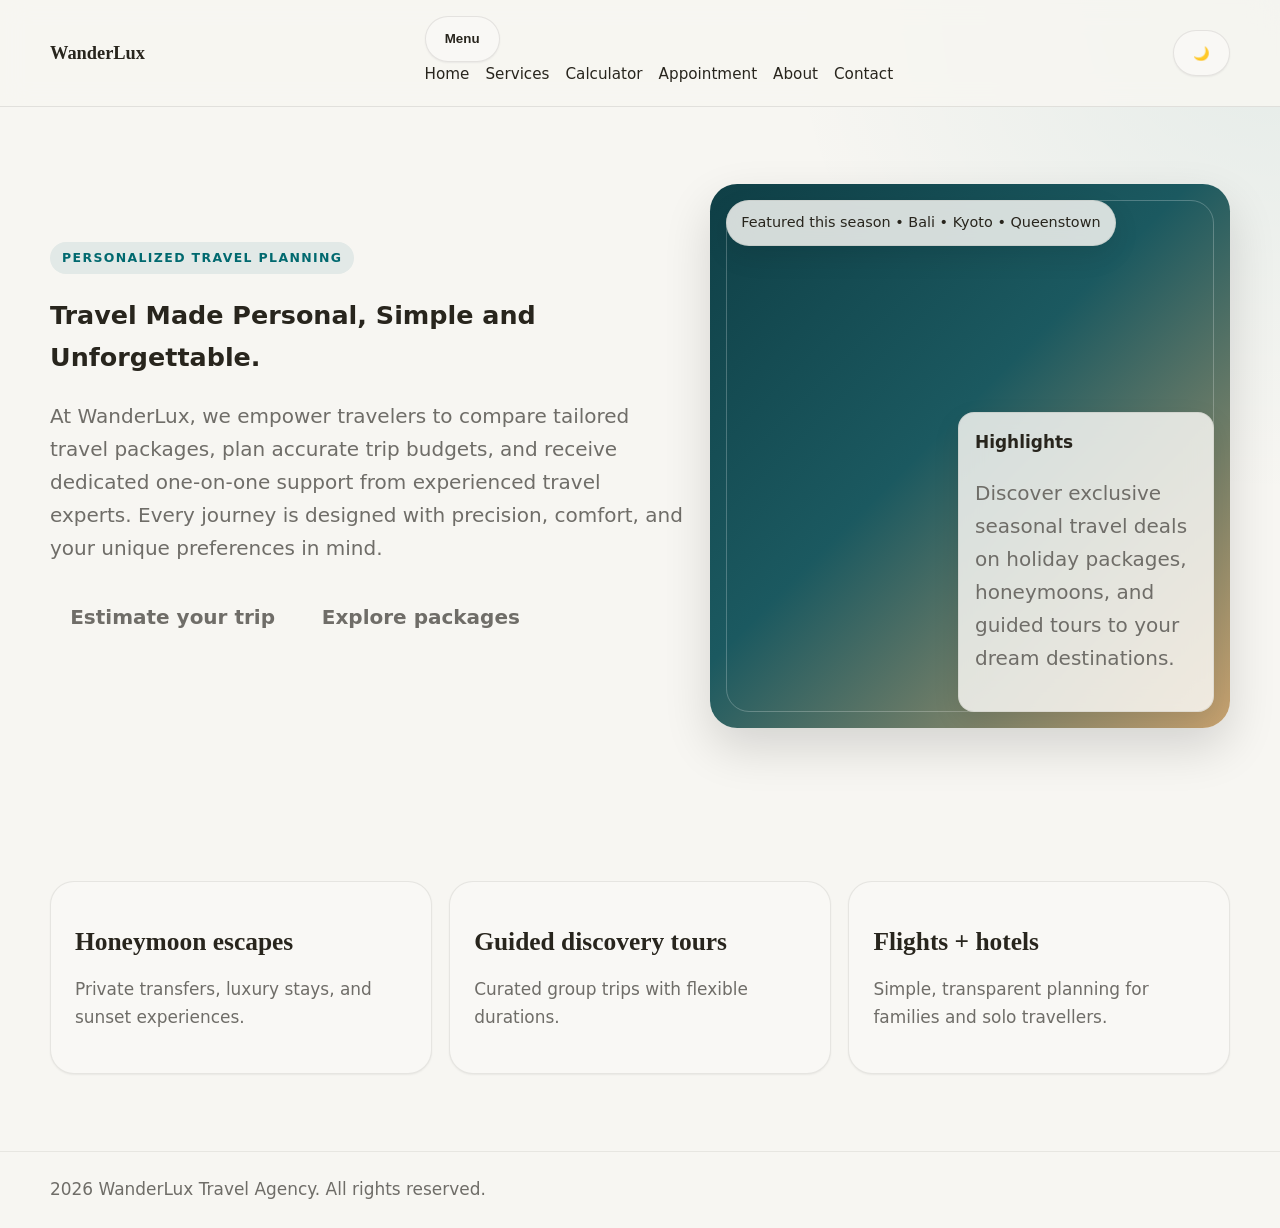
==== commit d3a82541: "Update index.html" ====
--- a/index.html
+++ b/index.html
@@ -134,151 +134,4 @@
     <script src="script.js"></script>
 
 </body>
-</html><!DOCTYPE html>
-<html lang="en">
-
-<head>
-    <meta charset="UTF-8">
-    <meta name="viewport" content="width=device-width, initial-scale=1.0">
-
-    <title>WanderLux Travel Agency | Home</title>
-
-    <meta name="description" content="WanderLux Travel Agency offers personalised travel planning, guided tours, custom packages, and trip cost estimates.">
-
-    <link rel="stylesheet" href="styles.css">
-</head>
-
-<body>
-
-    <!-- Skip Link -->
-    <a class="skip-link" href="#main"></a>
-
-    <!-- Header -->
-    <header class="site-header">
-        <div class="container nav">
-
-            <!-- Brand -->
-            <a class="brand" href="index.html">
-                <svg class="brand-mark" viewBox="0 0 64 64" fill="none" xmlns="http://www.w3.org/2000/svg" aria-hidden="true">
-                    <circle cx="32" cy="32" r="28" stroke="currentColor" stroke-width="2.5" />
-                    <path d="M18 40C25 28 30 22 33 22C36 22 39 27 46 40" stroke="currentColor" stroke-width="3" stroke-linecap="round" />
-                    <path d="M23 36C27 31 30 29 32 29C34 29 38 31 41 36" stroke="currentColor" stroke-width="2.5" stroke-linecap="round" />
-                    <path d="M28 18L32 12L36 18" stroke="currentColor" stroke-width="2.5" stroke-linecap="round" stroke-linejoin="round" />
-                </svg>
-                <span>WanderLux</span>
-            </a>
-            <!-- Navigation -->
-            <nav aria-label="Primary navigation">
-                <div class="nav-links" id="main-nav" data-menu>
-                    <a href="index.html">Home</a>
-                    <a href="services.html">Services</a>
-                    <a href="calculator.html">Calculator</a>
-                    <a href="appointment.html">Appointment</a>
-                    <a href="about.html">About</a>
-                    <a href="contact.html">Contact</a>
-                </div>
-            </nav>
-
-            <!-- Theme Toggle -->
-            <div class="nav-actions">
-                <button class="btn btn-secondary theme-toggle"
-                        data-theme-toggle
-                        aria-label="Switch to dark mode">
-                    🌙
-                </button>
-            </div>
-
-        </div>
-    </header>
-
-    <!-- Main Content -->
-    <main id="main">
-
-        <!-- Hero Section -->
-        <section class="hero">
-            <div class="container grid hero-grid">
-
-                <div class="fade">
-                    <span class="eyebrow">Personalized Travel Planning</span>
-
-                    <h2>Travel Made Personal, Simple and Unforgettable.</h2>
-
-                    <p class="muted">
-                        At WanderLux, we empower travelers to compare tailored travel packages, plan accurate trip budgets, and receive dedicated one-on-one support from experienced travel experts. Every journey is designed with precision, comfort, and your unique preferences in mind.
-                    </p>
-
-                    <div class="hero-actions">
-                        <a class="btn btn-primary" href="calculator.html">Estimate your trip</a>
-                        <a class="btn btn-secondary" href="services.html">Explore packages</a>
-                    </div>
-
-                    <div class="hero-metrics">
-                        <article class="metric">
-                            <strong>18+</strong>
-                            <span>Signature destination routes</span>
-                        </article>
-
-                        <article class="metric">
-                            <strong>24 hrs</strong>
-                            <span>Average response time</span>
-                        </article>
-
-                        <article class="metric">
-                            <strong>4 styles</strong>
-                            <span>Budget to luxury planning</span>
-                        </article>
-                    </div>
-                </div>
-
-                <!-- Banner -->
-                <aside class="banner fade" aria-label="Featured destinations banner">
-                    <div class="banner-badge" data-banner>
-                        Featured this season • Bali • Kyoto • Queenstown
-                    </div>
-
-                    <div class="banner-note">
-                        <strong>Highlights</strong>
-                        <p>Discover exclusive seasonal travel deals on holiday packages, honeymoons, and guided tours to your dream destinations.</p>
-                    </div>
-                </aside>
-
-            </div>
-        </section>
-
-        <!-- Packages Section -->
-        <section class="section">
-            <div class="container grid packages">
-
-                <article class="card fade">
-                    <h2>Honeymoon escapes</h2>
-                    <p class="muted">Private transfers, luxury stays, and sunset experiences.</p>
-                </article>
-
-                <article class="card fade">
-                    <h2>Guided discovery tours</h2>
-                    <p class="muted">Curated group trips with flexible durations.</p>
-                </article>
-
-                <article class="card fade">
-                    <h2>Flights + hotels</h2>
-                    <p class="muted">Simple, transparent planning for families and solo travellers.</p>
-                </article>
-
-            </div>
-        </section>
-
-    </main>
-
-    <!-- Footer -->
-    <footer class="footer">
-        <div class="container">
-            2026 WanderLux Travel Agency. All rights reserved.
-        </div>
-    </footer>
-
-    <script src="script.js"></script>
-
-
-</body>
-
 </html>
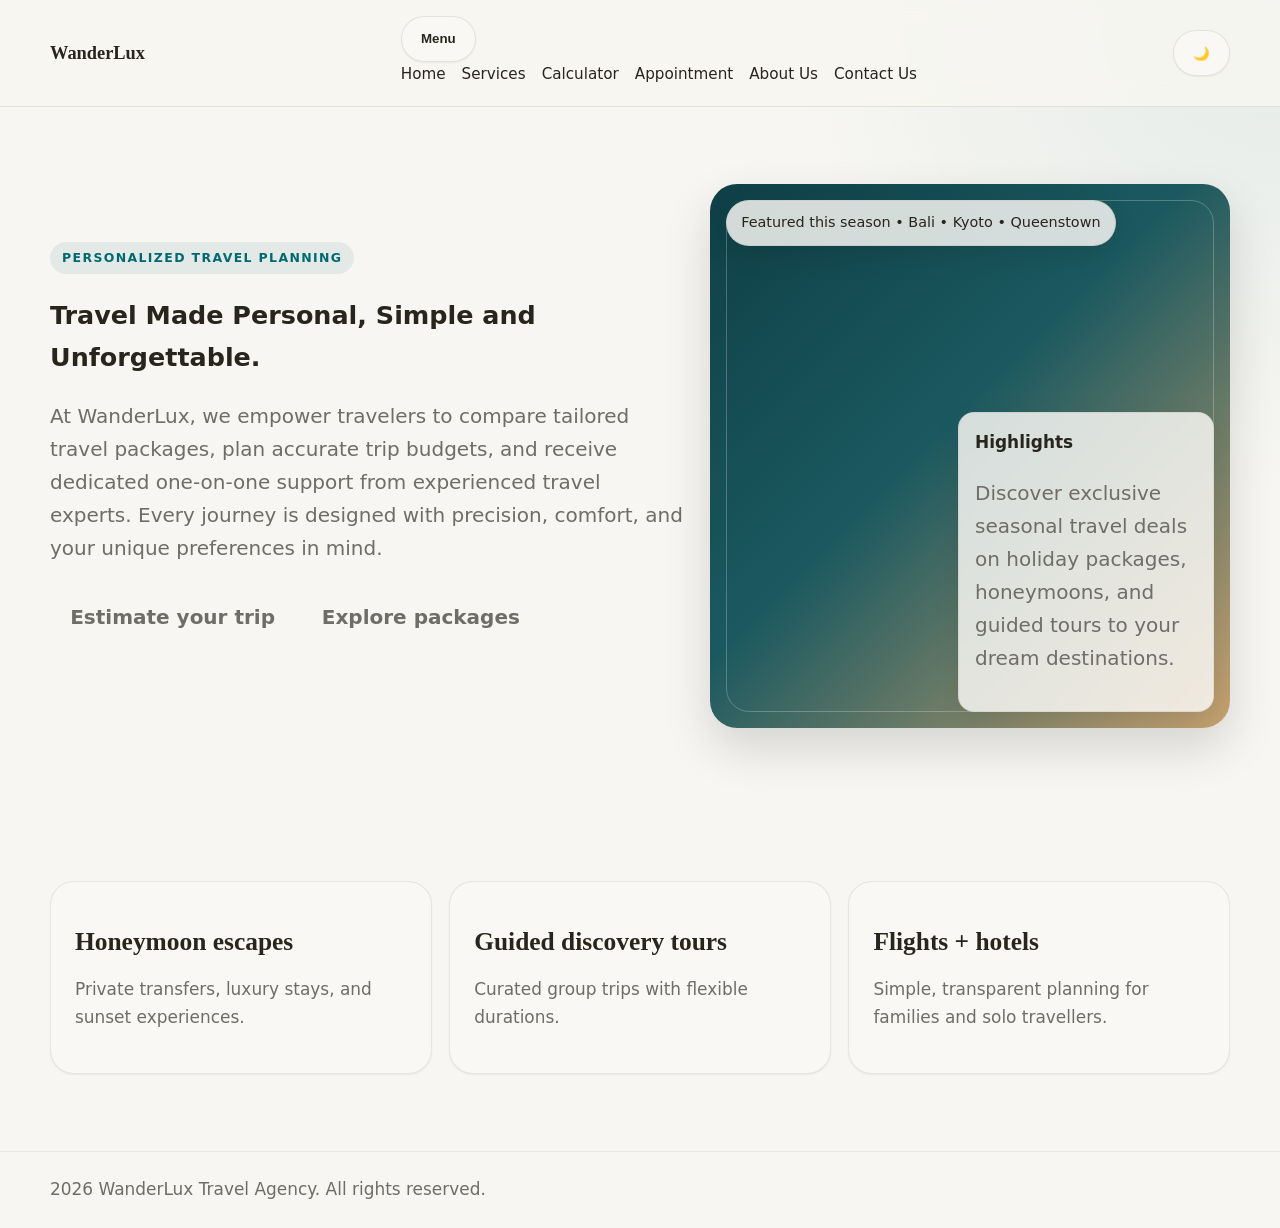
==== commit dc78ac07: "Update index.html" ====
--- a/index.html
+++ b/index.html
@@ -31,8 +31,8 @@
                     <a href="services.html">Services</a>
                     <a href="calculator.html">Calculator</a>
                     <a href="appointment.html">Appointment</a>
-                    <a href="about.html">About</a>
-                    <a href="contact.html">Contact</a>
+                    <a href="about.html">About Us</a>
+                    <a href="contact.html">Contact Us</a>
                 </div>
             </nav>
 
